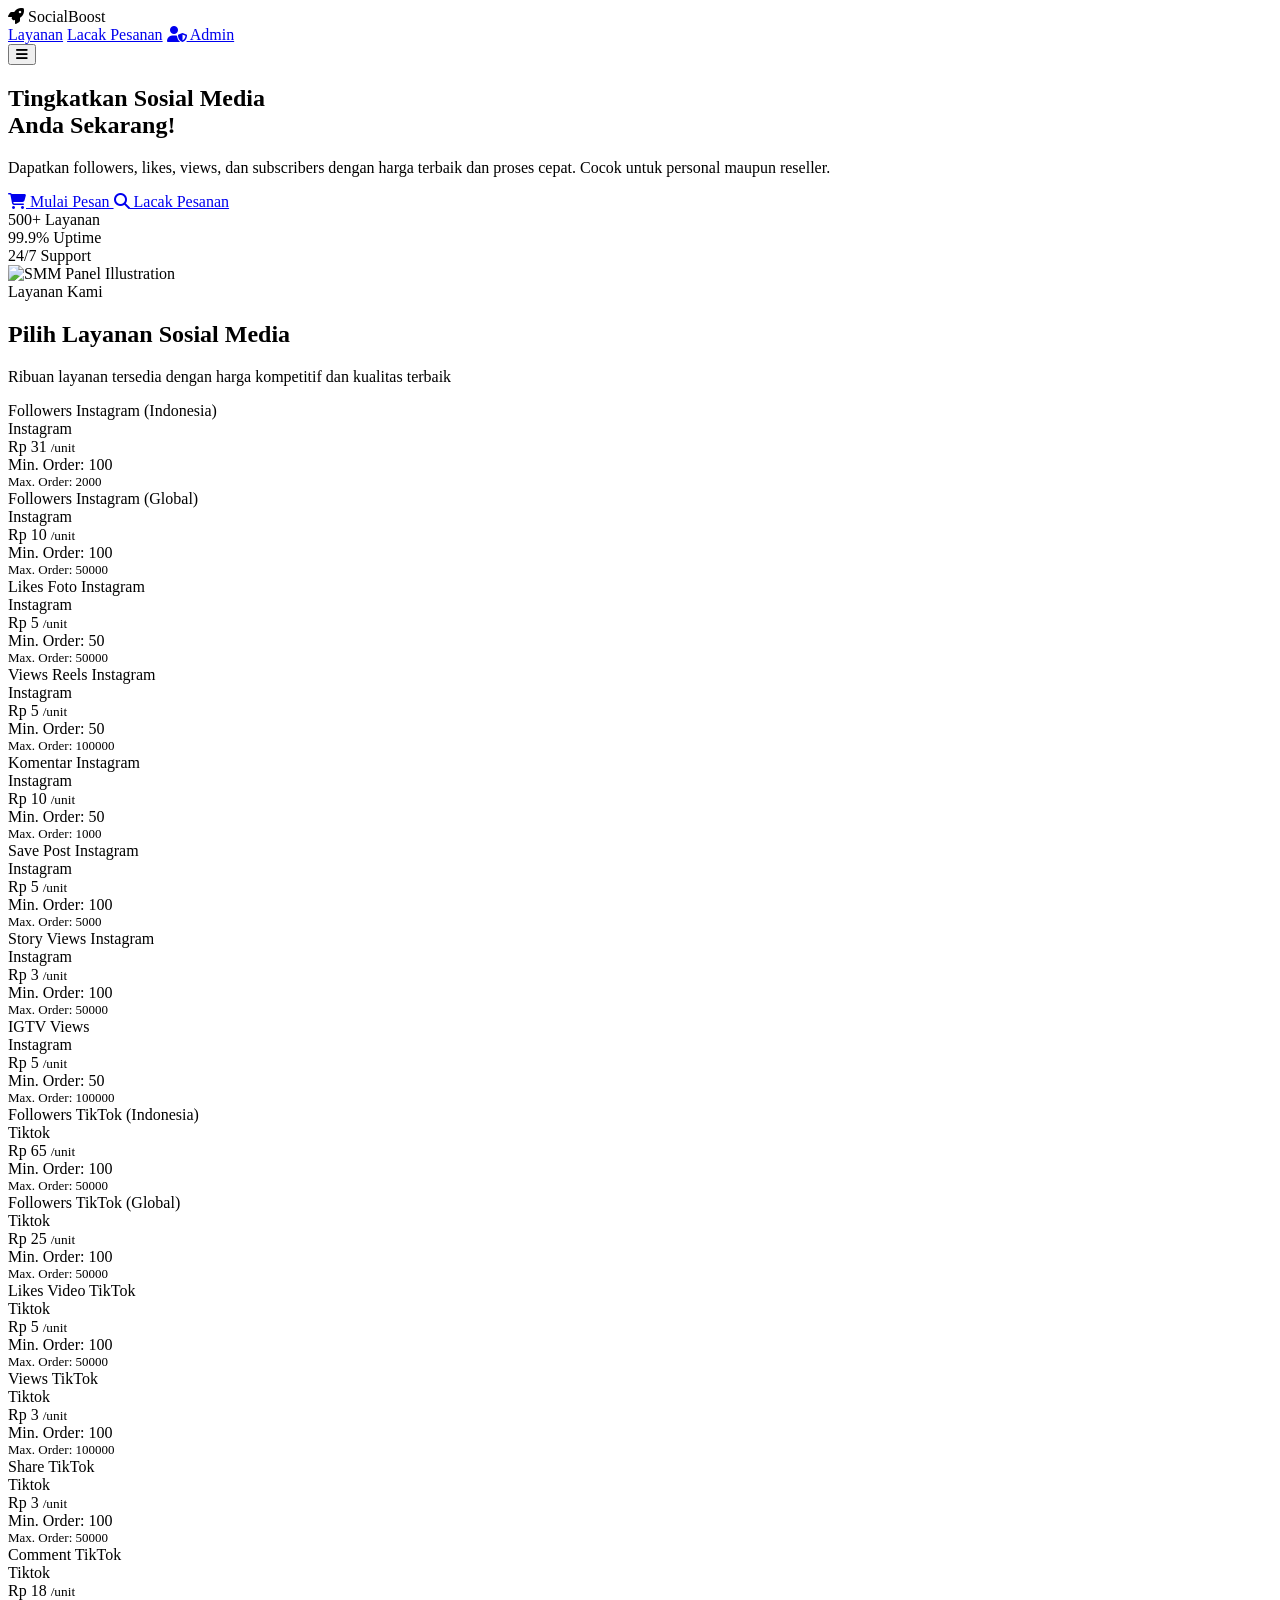
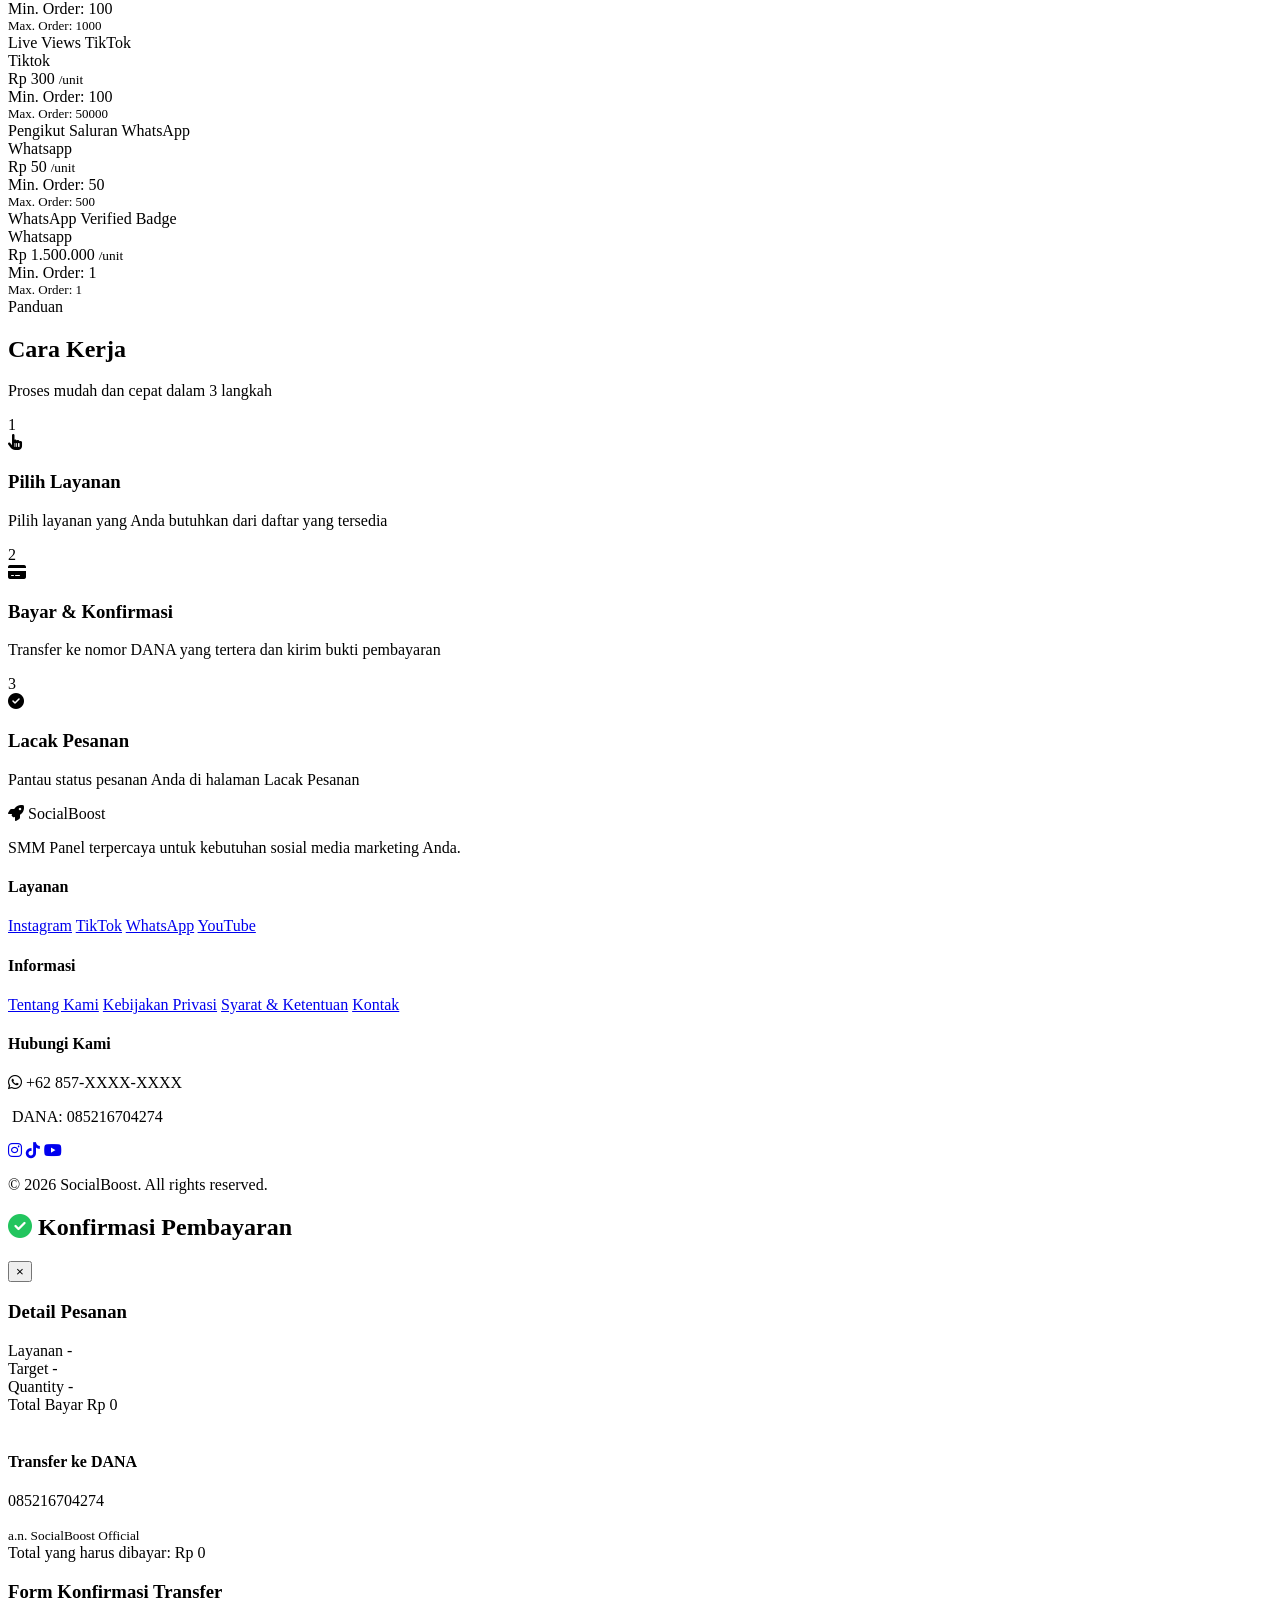
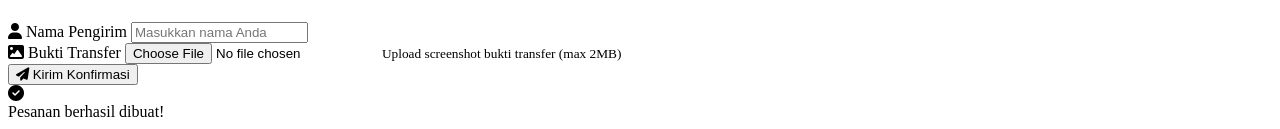
==== index.html @ 964b494d "index.html" ====
<!DOCTYPE html>
<html lang="id">
<head>
    <meta charset="UTF-8" />
    <meta name="viewport" content="width=device-width, initial-scale=1.0" />
    <title>SocialBoost - SMM Panel Terpercaya</title>
    
    <!-- Font & Icons -->
    <link href="https://fonts.googleapis.com/css2?family=Inter:wght@400;500;600;700;800&display=swap" rel="stylesheet" />
    <link rel="stylesheet" href="https://cdnjs.cloudflare.com/ajax/libs/font-awesome/6.5.0/css/all.min.css" />
    
    <!-- CSS -->
    <link rel="stylesheet" href="style.css" />
</head>
<body>
    <!-- ============================================ -->
    <!-- NAVBAR -->
    <!-- ============================================ -->
    <nav class="navbar">
        <div class="container">
            <div class="navbar-brand">
                <i class="fas fa-rocket"></i>
                <span>Social<span class="highlight">Boost</span></span>
            </div>
            
            <div class="navbar-menu">
                <a href="#servicesSection" class="nav-link active" data-tab="services">Layanan</a>
                <a href="#trackingSection" class="nav-link" data-tab="tracking">Lacak Pesanan</a>
                <a href="admin.html" class="btn btn-outline btn-sm">
                    <i class="fas fa-user-shield"></i> Admin
                </a>
            </div>
            
            <button class="hamburger" id="hamburger">
                <i class="fas fa-bars"></i>
            </button>
        </div>
    </nav>

    <!-- ============================================ -->
    <!-- HERO SECTION -->
    <!-- ============================================ -->
    <section class="hero">
        <div class="container">
            <div class="hero-content">
                <h1>
                    Tingkatkan <span class="gradient-text">Sosial Media</span><br />
                    Anda Sekarang!
                </h1>
                <p>
                    Dapatkan followers, likes, views, dan subscribers dengan harga 
                    terbaik dan proses cepat. Cocok untuk personal maupun reseller.
                </p>
                <div class="hero-buttons">
                    <a href="#servicesSection" class="btn btn-primary btn-lg">
                        <i class="fas fa-shopping-cart"></i> Mulai Pesan
                    </a>
                    <a href="#trackingSection" class="btn btn-outline btn-lg">
                        <i class="fas fa-search"></i> Lacak Pesanan
                    </a>
                </div>
                <div class="hero-stats">
                    <div class="stat">
                        <span class="stat-number">500+</span>
                        <span class="stat-label">Layanan</span>
                    </div>
                    <div class="stat">
                        <span class="stat-number">99.9%</span>
                        <span class="stat-label">Uptime</span>
                    </div>
                    <div class="stat">
                        <span class="stat-number">24/7</span>
                        <span class="stat-label">Support</span>
                    </div>
                </div>
            </div>
            
            <div class="hero-image">
                <img src="https://placehold.co/400x400/4F46E5/FFFFFF?text=SMM+Panel" alt="SMM Panel Illustration" />
            </div>
        </div>
    </section>

    <!-- ============================================ -->
    <!-- LAYANAN SECTION -->
    <!-- ============================================ -->
    <section class="services page-section" id="servicesSection" style="display: block;">
        <div class="container">
            <div class="section-header">
                <span class="badge">Layanan Kami</span>
                <h2>Pilih Layanan <span class="gradient-text">Sosial Media</span></h2>
                <p>Ribuan layanan tersedia dengan harga kompetitif dan kualitas terbaik</p>
            </div>

            <div id="loadingServices" class="loading-spinner" style="display:none;">
                <i class="fas fa-spinner fa-spin"></i>
                <p>Memuat layanan...</p>
            </div>

            <div class="services-grid" id="servicesGrid">
                <!-- Akan diisi oleh JavaScript -->
            </div>
        </div>
    </section>

    <!-- ============================================ -->
    <!-- ORDER SECTION -->
    <!-- ============================================ -->
    <section class="order-section page-section" id="orderSection" style="display: block;">
        <div class="container">
            <div class="section-header">
                <span class="badge">Buat Pesanan</span>
                <h2>Form <span class="gradient-text">Pemesanan</span></h2>
                <p>Isi data dengan benar untuk proses yang cepat</p>
            </div>

            <div class="order-card">
                <form id="orderForm">
                    <div class="form-group">
                        <label for="serviceSelect">
                            <i class="fas fa-list"></i> Pilih Layanan
                        </label>
                        <select id="serviceSelect" required>
                            <option value="">-- Pilih layanan --</option>
                        </select>
                    </div>

                    <div class="service-detail" id="serviceDetail">
                        <div class="detail-item">
                            <span class="label">Harga per Unit:</span>
                            <span class="value" id="pricePerUnit">Rp 0</span>
                        </div>
                        <div class="detail-item">
                            <span class="label">Min. Order:</span>
                            <span class="value" id="minOrder">0</span>
                        </div>
                        <div class="detail-item">
                            <span class="label">Max. Order:</span>
                            <span class="value" id="maxOrder">0</span>
                        </div>
                    </div>

                    <div class="form-group">
                        <label for="targetInput">
                            <i class="fas fa-user"></i> Username / Link Akun
                        </label>
                        <input 
                            type="text" 
                            id="targetInput" 
                            placeholder="Contoh: @username_anda atau https://instagram.com/..." 
                            required
                        />
                        <small>Masukkan username atau URL akun sosial media Anda</small>
                    </div>

                    <div class="form-group">
                        <label for="quantityInput">
                            <i class="fas fa-sort-amount-up"></i> Quantity (Jumlah)
                        </label>
                        <div class="quantity-wrapper">
                            <button type="button" class="qty-btn" id="qtyMinus">-</button>
                            <input 
                                type="number" 
                                id="quantityInput" 
                                min="1" 
                                value="10" 
                                required
                            />
                            <button type="button" class="qty-btn" id="qtyPlus">+</button>
                        </div>
                        <small>Minimal order: <span id="qtyMinDisplay">0</span></small>
                    </div>

                    <div class="total-price">
                        <span>Total Pembayaran</span>
                        <span class="total-amount" id="totalAmount">Rp 0</span>
                    </div>

                    <button type="submit" class="btn btn-primary btn-block btn-lg">
                        <i class="fas fa-credit-card"></i> Pesan Sekarang
                    </button>
                </form>
            </div>
        </div>
    </section>

    <!-- ============================================ -->
    <!-- TRACKING SECTION -->
    <!-- ============================================ -->
    <section class="page-section" id="trackingSection" style="display: none;">
        <div class="container">
            <div class="section-header">
                <span class="badge">Lacak Pesanan</span>
                <h2>Status <span class="gradient-text">Pesanan</span></h2>
                <p>Masukkan username/link akun untuk melacak status pesanan Anda</p>
            </div>

            <div class="tracking-search">
                <input type="text" id="trackingTargetInput" placeholder="Masukkan username / link akun..." />
                <button class="btn btn-primary" id="trackingSearchBtn">
                    <i class="fas fa-search"></i> Cari
                </button>
            </div>

            <div class="tracking-container" id="trackingContainer">
                <div class="tracking-empty" id="trackingOrders">
                    <i class="fas fa-search"></i>
                    <p>Masukkan username untuk melacak pesanan</p>
                </div>
            </div>
        </div>
    </section>

    <!-- ============================================ -->
    <!-- CARA KERJA SECTION -->
    <!-- ============================================ -->
    <section class="how-it-works" id="how-it-works">
        <div class="container">
            <div class="section-header">
                <span class="badge">Panduan</span>
                <h2>Cara <span class="gradient-text">Kerja</span></h2>
                <p>Proses mudah dan cepat dalam 3 langkah</p>
            </div>

            <div class="steps">
                <div class="step">
                    <div class="step-number">1</div>
                    <div class="step-icon">
                        <i class="fas fa-hand-pointer"></i>
                    </div>
                    <h3>Pilih Layanan</h3>
                    <p>Pilih layanan yang Anda butuhkan dari daftar yang tersedia</p>
                </div>

                <div class="step">
                    <div class="step-number">2</div>
                    <div class="step-icon">
                        <i class="fas fa-credit-card"></i>
                    </div>
                    <h3>Bayar & Konfirmasi</h3>
                    <p>Transfer ke nomor DANA yang tertera dan kirim bukti pembayaran</p>
                </div>

                <div class="step">
                    <div class="step-number">3</div>
                    <div class="step-icon">
                        <i class="fas fa-check-circle"></i>
                    </div>
                    <h3>Lacak Pesanan</h3>
                    <p>Pantau status pesanan Anda di halaman Lacak Pesanan</p>
                </div>
            </div>
        </div>
    </section>

    <!-- ============================================ -->
    <!-- FOOTER -->
    <!-- ============================================ -->
    <footer class="footer">
        <div class="container">
            <div class="footer-content">
                <div class="footer-brand">
                    <i class="fas fa-rocket"></i>
                    <span>Social<span class="highlight">Boost</span></span>
                    <p>SMM Panel terpercaya untuk kebutuhan sosial media marketing Anda.</p>
                </div>

                <div class="footer-links">
                    <h4>Layanan</h4>
                    <a href="#">Instagram</a>
                    <a href="#">TikTok</a>
                    <a href="#">WhatsApp</a>
                    <a href="#">YouTube</a>
                </div>

                <div class="footer-links">
                    <h4>Informasi</h4>
                    <a href="#">Tentang Kami</a>
                    <a href="#">Kebijakan Privasi</a>
                    <a href="#">Syarat & Ketentuan</a>
                    <a href="#">Kontak</a>
                </div>

                <div class="footer-contact">
                    <h4>Hubungi Kami</h4>
                    <p><i class="fab fa-whatsapp"></i> +62 857-XXXX-XXXX</p>
                    <p><i class="fab fa-dana"></i> DANA: <span class="dana-number">0857-XXXX-XXXX</span></p>
                    <div class="social-icons">
                        <a href="#"><i class="fab fa-instagram"></i></a>
                        <a href="#"><i class="fab fa-tiktok"></i></a>
                        <a href="#"><i class="fab fa-youtube"></i></a>
                    </div>
                </div>
            </div>

            <div class="footer-bottom">
                <p>&copy; 2026 SocialBoost. All rights reserved.</p>
            </div>
        </div>
    </footer>

    <!-- ============================================ -->
    <!-- MODAL KONFIRMASI PEMBAYARAN -->
    <!-- ============================================ -->
    <div class="modal" id="paymentModal">
        <div class="modal-content">
            <div class="modal-header">
                <h2><i class="fas fa-check-circle" style="color: #22C55E;"></i> Konfirmasi Pembayaran</h2>
                <button class="modal-close" id="modalClose">&times;</button>
            </div>

            <div class="modal-body">
                <div class="order-summary">
                    <h3>Detail Pesanan</h3>
                    <div class="summary-item">
                        <span>Layanan</span>
                        <span id="modalService">-</span>
                    </div>
                    <div class="summary-item">
                        <span>Target</span>
                        <span id="modalTarget">-</span>
                    </div>
                    <div class="summary-item">
                        <span>Quantity</span>
                        <span id="modalQuantity">-</span>
                    </div>
                    <div class="summary-item total">
                        <span>Total Bayar</span>
                        <span id="modalTotal">Rp 0</span>
                    </div>
                </div>

                <div class="payment-info">
                    <div class="payment-method">
                        <i class="fab fa-dana"></i>
                        <div>
                            <h4>Transfer ke DANA</h4>
                            <p class="dana-number">0857-XXXX-XXXX</p>
                            <small>a.n. SocialBoost Official</small>
                        </div>
                    </div>
                    <div class="payment-amount">
                        <span>Total yang harus dibayar:</span>
                        <span class="amount" id="modalAmount">Rp 0</span>
                    </div>
                </div>

                <form id="confirmationForm">
                    <h3>Form Konfirmasi Transfer</h3>
                    
                    <div class="form-group">
                        <label for="senderName">
                            <i class="fas fa-user"></i> Nama Pengirim
                        </label>
                        <input 
                            type="text" 
                            id="senderName" 
                            placeholder="Masukkan nama Anda" 
                            required
                        />
                    </div>

                    <div class="form-group">
                        <label for="proofImage">
                            <i class="fas fa-image"></i> Bukti Transfer
                        </label>
                        <input 
                            type="file" 
                            id="proofImage" 
                            accept="image/*" 
                            required
                        />
                        <small>Upload screenshot bukti transfer (max 2MB)</small>
                        <div id="imagePreview"></div>
                    </div>

                    <input type="hidden" id="hiddenService" />
                    <input type="hidden" id="hiddenTarget" />
                    <input type="hidden" id="hiddenQuantity" />
                    <input type="hidden" id="hiddenPrice" />

                    <button type="submit" class="btn btn-success btn-block">
                        <i class="fas fa-paper-plane"></i> Kirim Konfirmasi
                    </button>
                </form>
            </div>
        </div>
    </div>

    <!-- ============================================ -->
    <!-- TOAST NOTIFICATION -->
    <!-- ============================================ -->
    <div class="toast" id="toast">
        <div class="toast-icon">
            <i class="fas fa-check-circle"></i>
        </div>
        <div class="toast-message" id="toastMessage">
            Pesanan berhasil dibuat!
        </div>
    </div>

    <!-- JavaScript -->
    <script src="script.js"></script>
</body>
                    </html>
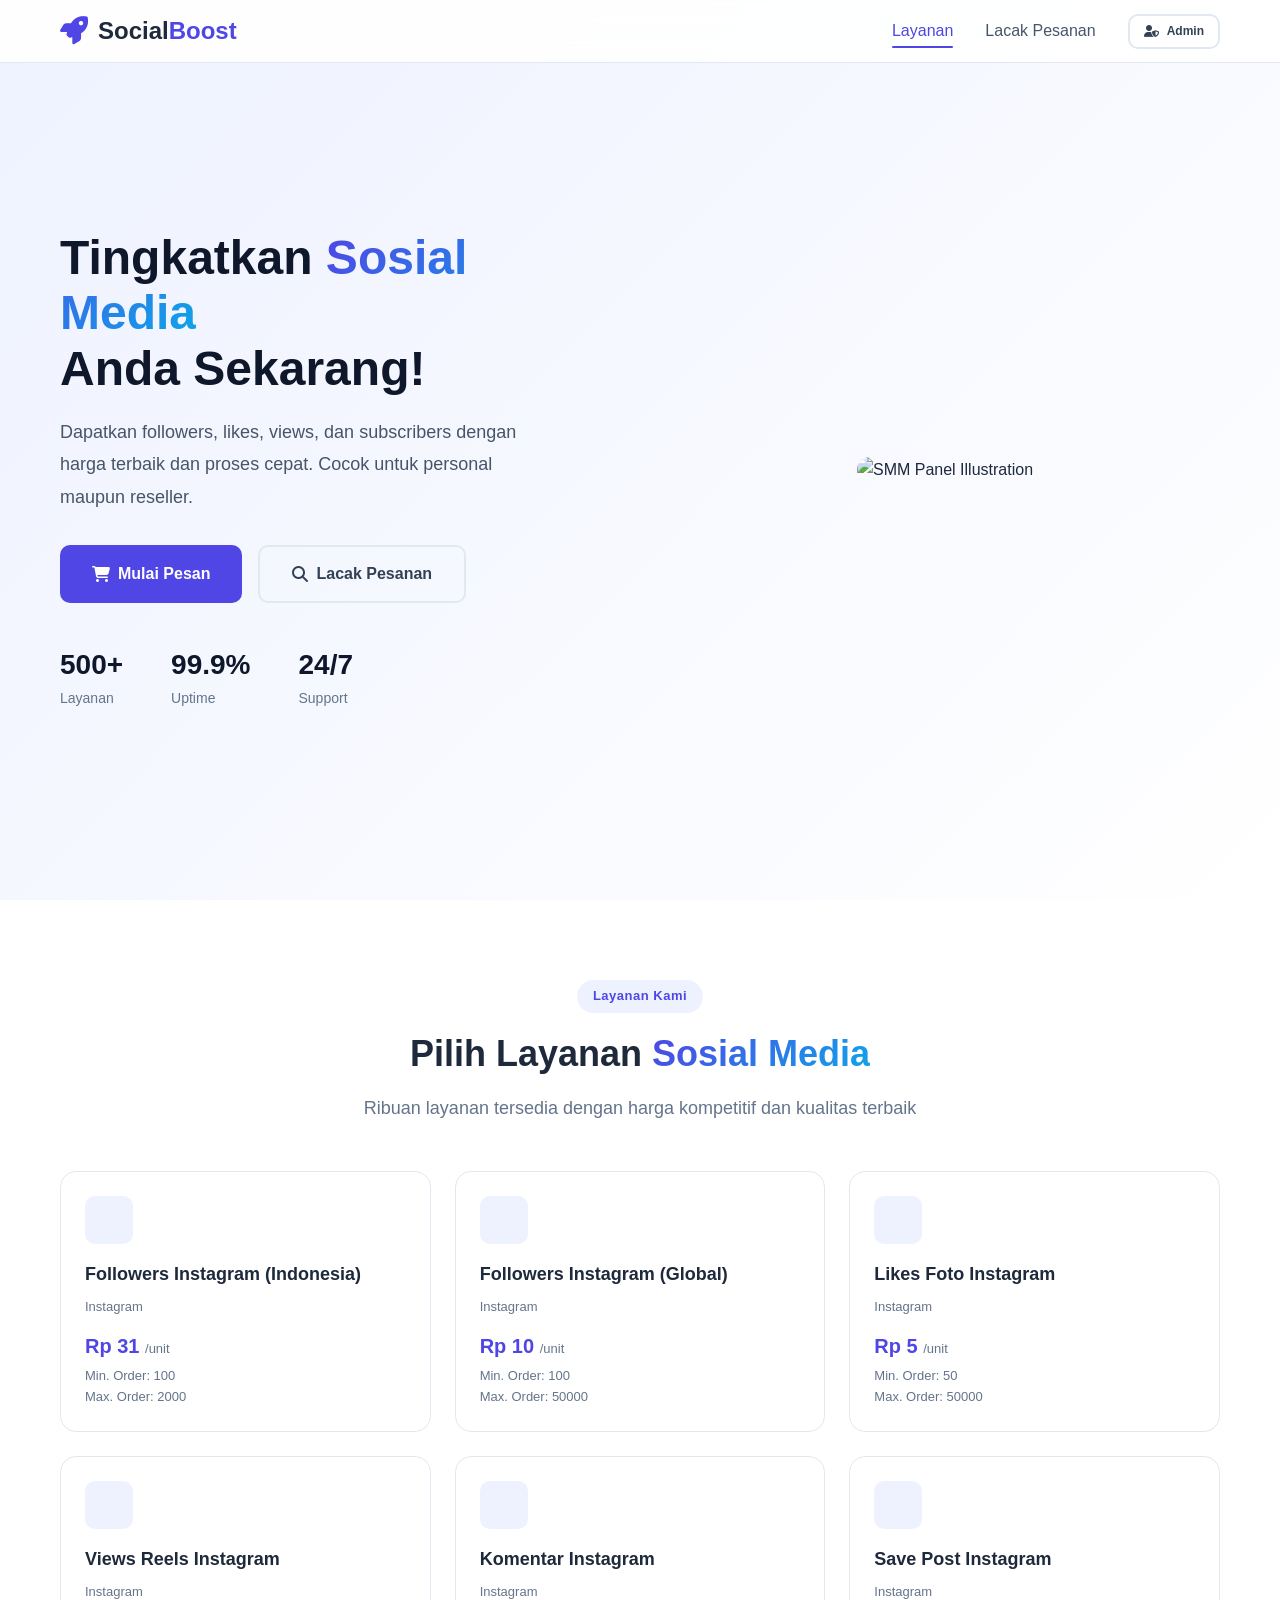
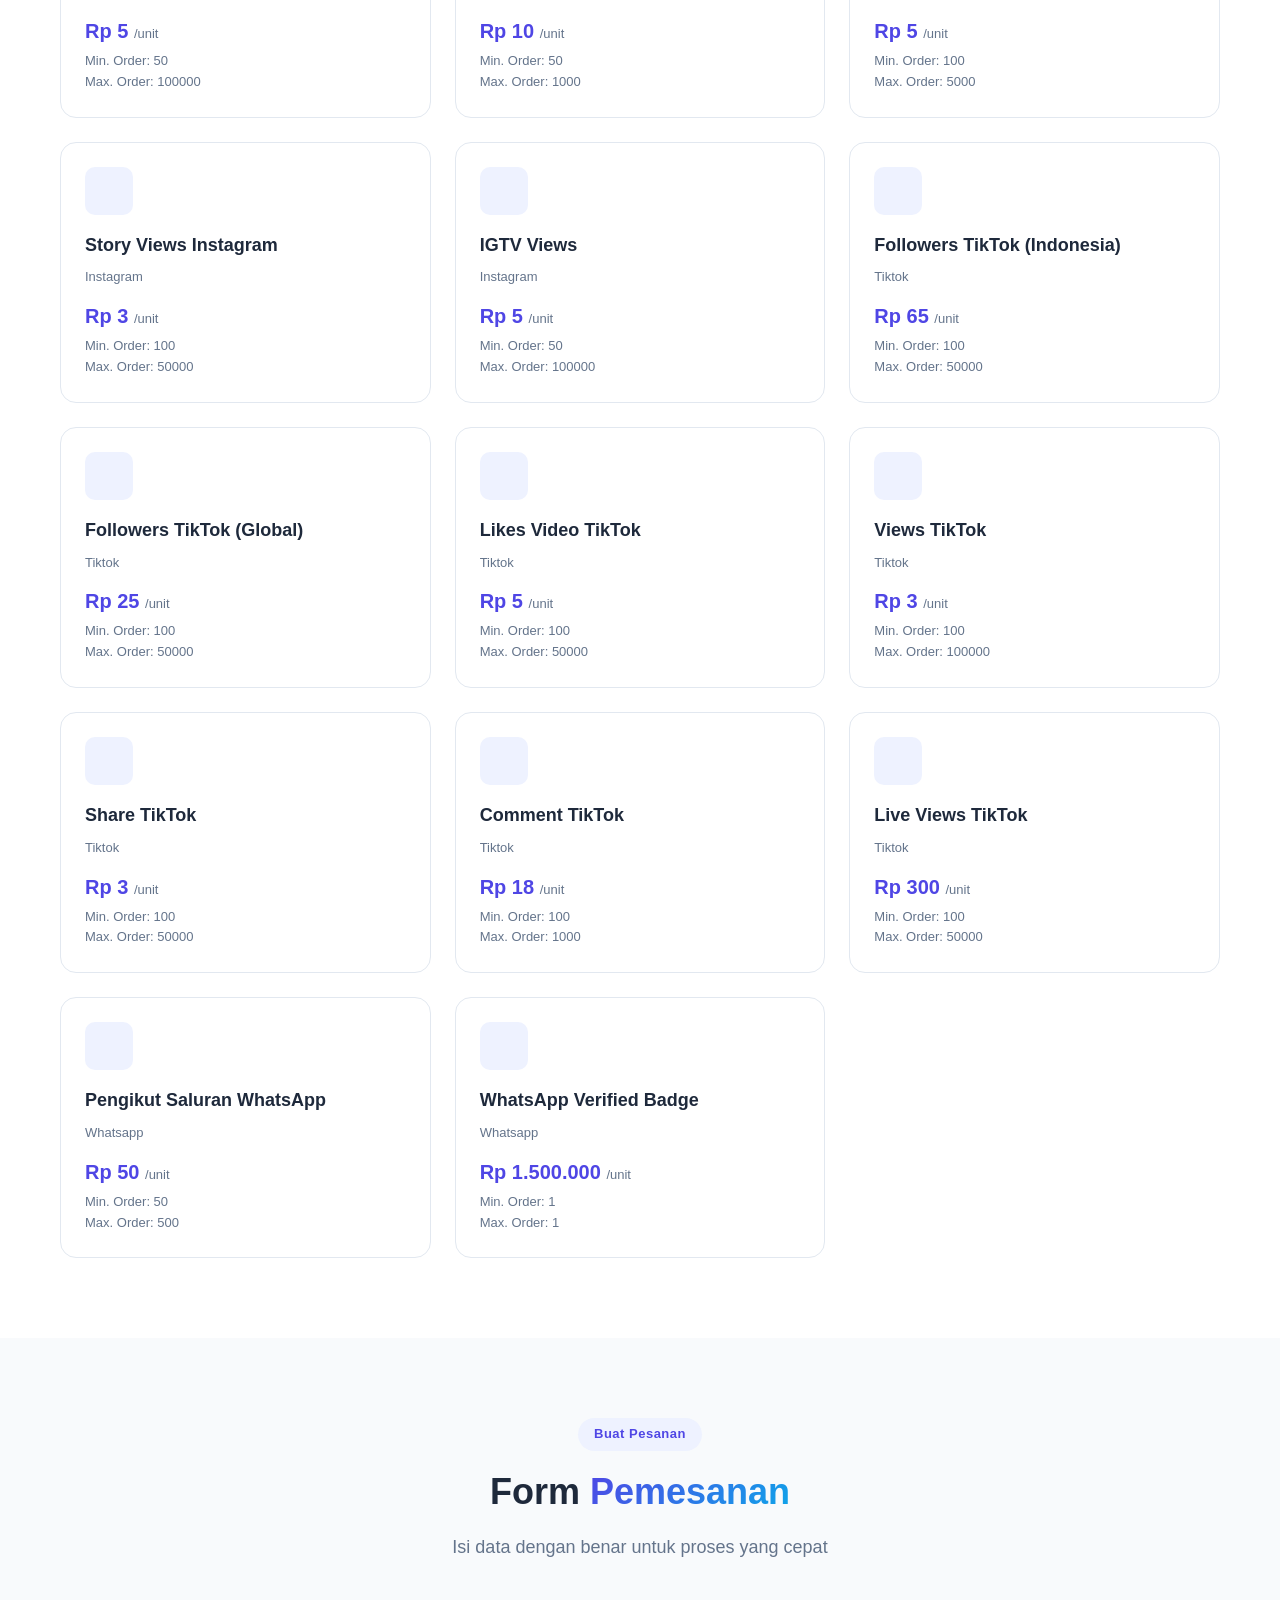
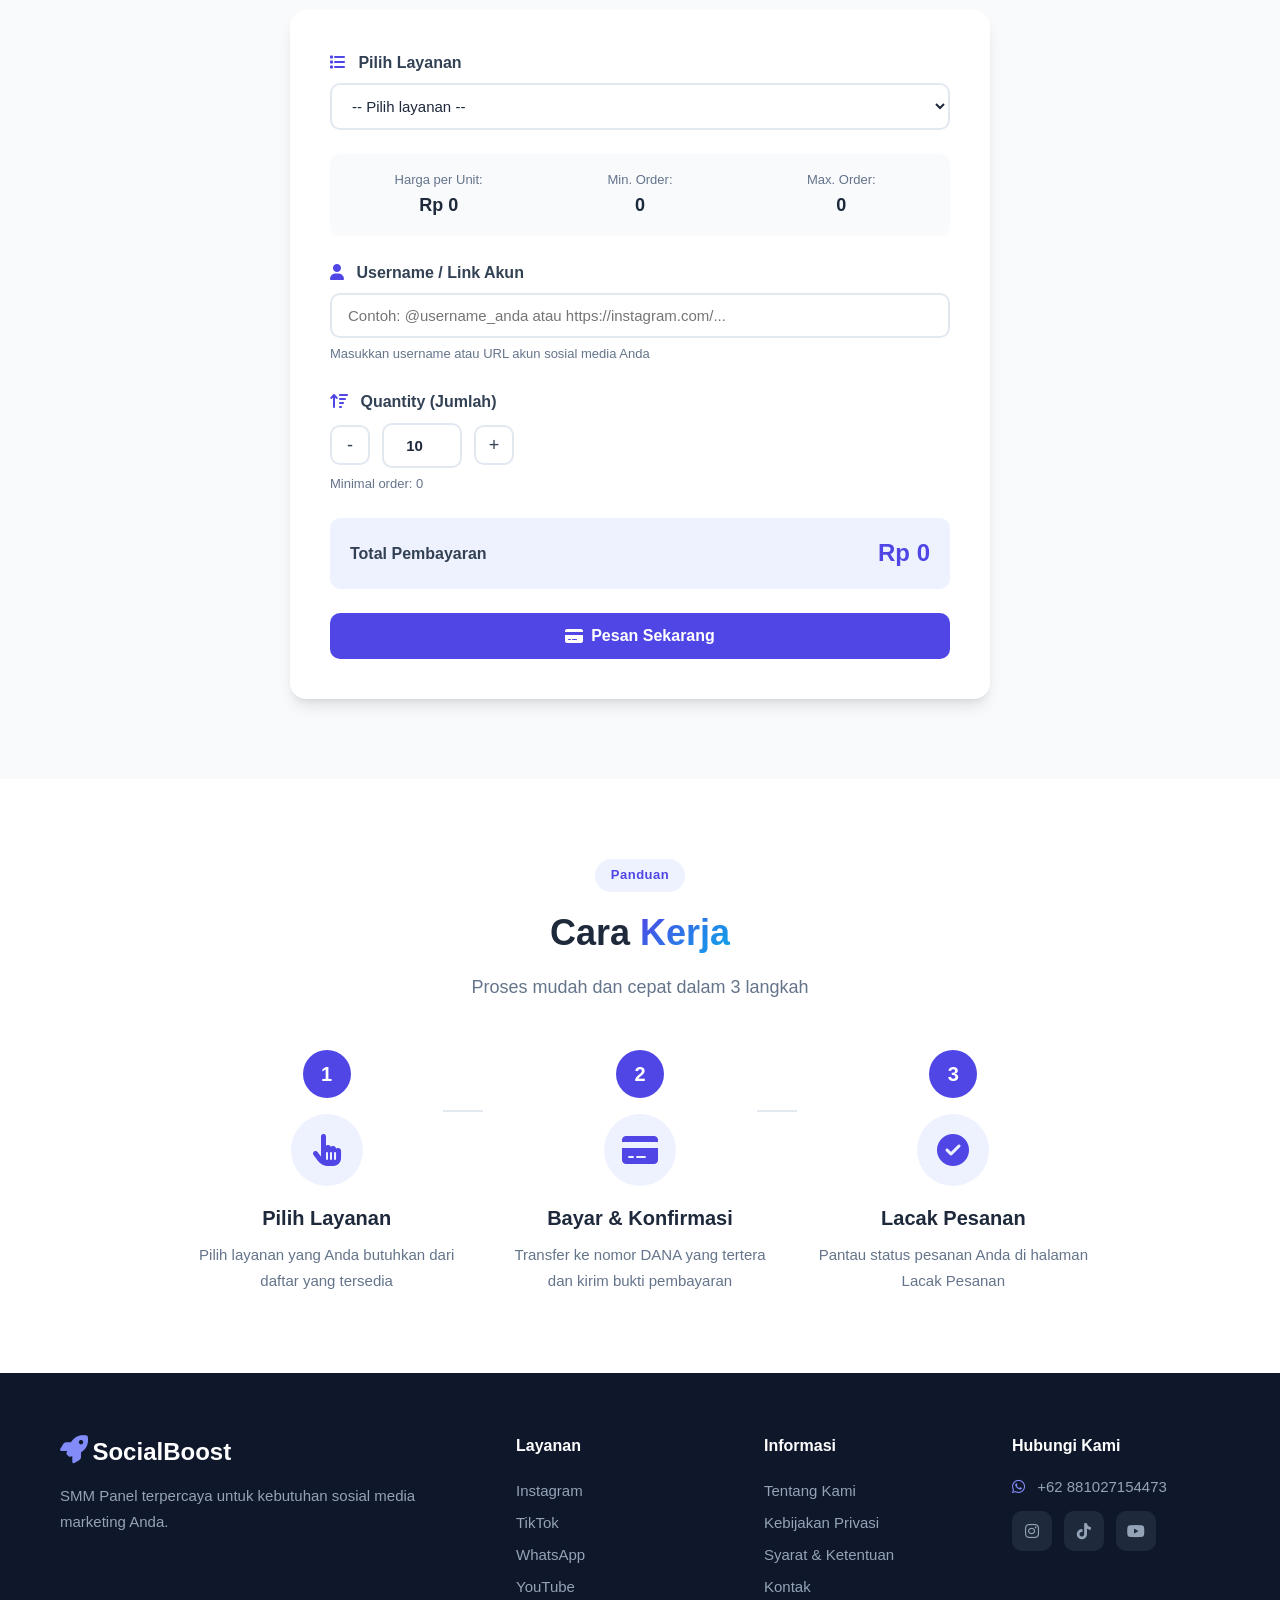
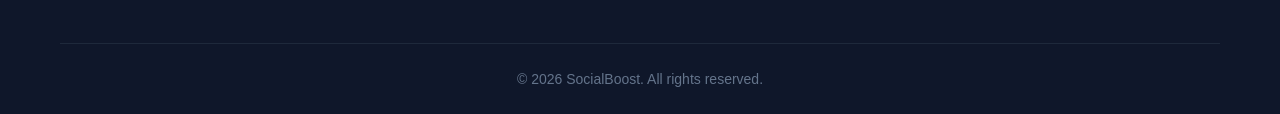
==== commit d6249bd4: "index.html" ====
--- a/index.html
+++ b/index.html
@@ -283,8 +283,7 @@
 
                 <div class="footer-contact">
                     <h4>Hubungi Kami</h4>
-                    <p><i class="fab fa-whatsapp"></i> +62 857-XXXX-XXXX</p>
-                    <p><i class="fab fa-dana"></i> DANA: <span class="dana-number">0857-XXXX-XXXX</span></p>
+                    <p><i class="fab fa-whatsapp"></i> +62 881027154473</p>                 
                     <div class="social-icons">
                         <a href="#"><i class="fab fa-instagram"></i></a>
                         <a href="#"><i class="fab fa-tiktok"></i></a>
@@ -402,4 +401,4 @@
     <!-- JavaScript -->
     <script src="script.js"></script>
 </body>
-                    </html>
+    </html>
--- a/style.css
+++ b/style.css
@@ -0,0 +1,1687 @@
+/* ============================================ */
+/* ROOT VARIABLES & RESET */
+/* ============================================ */
+:root {
+    /* Primary Colors - Cerah & Profesional */
+    --primary: #4F46E5;
+    --primary-dark: #4338CA;
+    --primary-light: #818CF8;
+    --primary-bg: #EEF2FF;
+    
+    --secondary: #0EA5E9;
+    --secondary-dark: #0284C7;
+    --secondary-light: #7DD3FC;
+    
+    --success: #22C55E;
+    --success-bg: #DCFCE7;
+    --danger: #EF4444;
+    --danger-bg: #FEE2E2;
+    --warning: #F59E0B;
+    --warning-bg: #FEF3C7;
+    
+    /* Neutral */
+    --white: #FFFFFF;
+    --gray-50: #F8FAFC;
+    --gray-100: #F1F5F9;
+    --gray-200: #E2E8F0;
+    --gray-300: #CBD5E1;
+    --gray-400: #94A3B8;
+    --gray-500: #64748B;
+    --gray-600: #475569;
+    --gray-700: #334155;
+    --gray-800: #1E293B;
+    --gray-900: #0F172A;
+    
+    /* Shadows */
+    --shadow-sm: 0 1px 2px 0 rgb(0 0 0 / 0.05);
+    --shadow: 0 1px 3px 0 rgb(0 0 0 / 0.1), 0 1px 2px -1px rgb(0 0 0 / 0.1);
+    --shadow-md: 0 4px 6px -1px rgb(0 0 0 / 0.1), 0 2px 4px -2px rgb(0 0 0 / 0.1);
+    --shadow-lg: 0 10px 15px -3px rgb(0 0 0 / 0.1), 0 4px 6px -4px rgb(0 0 0 / 0.1);
+    --shadow-xl: 0 20px 25px -5px rgb(0 0 0 / 0.1), 0 8px 10px -6px rgb(0 0 0 / 0.1);
+    
+    /* Border Radius */
+    --radius-sm: 6px;
+    --radius: 10px;
+    --radius-lg: 16px;
+    --radius-xl: 24px;
+    
+    /* Font */
+    --font: 'Inter', -apple-system, BlinkMacSystemFont, 'Segoe UI', Roboto, sans-serif;
+    
+    /* Transitions */
+    --transition: all 0.3s cubic-bezier(0.4, 0, 0.2, 1);
+}
+
+* {
+    margin: 0;
+    padding: 0;
+    box-sizing: border-box;
+}
+
+html {
+    scroll-behavior: smooth;
+}
+
+body {
+    font-family: var(--font);
+    color: var(--gray-800);
+    background: var(--gray-50);
+    line-height: 1.6;
+}
+
+/* ============================================ */
+/* UTILITY CLASSES */
+/* ============================================ */
+.container {
+    max-width: 1200px;
+    margin: 0 auto;
+    padding: 0 20px;
+}
+
+.highlight {
+    color: var(--primary);
+}
+
+.gradient-text {
+    background: linear-gradient(135deg, var(--primary), var(--secondary));
+    -webkit-background-clip: text;
+    -webkit-text-fill-color: transparent;
+    background-clip: text;
+}
+
+.section-header {
+    text-align: center;
+    margin-bottom: 48px;
+}
+
+.section-header .badge {
+    display: inline-block;
+    background: var(--primary-bg);
+    color: var(--primary);
+    padding: 6px 16px;
+    border-radius: 50px;
+    font-size: 13px;
+    font-weight: 600;
+    letter-spacing: 0.5px;
+    margin-bottom: 12px;
+}
+
+.section-header h2 {
+    font-size: 36px;
+    font-weight: 800;
+    margin-bottom: 12px;
+}
+
+.section-header p {
+    color: var(--gray-500);
+    font-size: 18px;
+    max-width: 600px;
+    margin: 0 auto;
+}
+
+/* ============================================ */
+/* BUTTONS */
+/* ============================================ */
+.btn {
+    display: inline-flex;
+    align-items: center;
+    gap: 8px;
+    padding: 10px 24px;
+    border: none;
+    border-radius: var(--radius);
+    font-family: var(--font);
+    font-size: 14px;
+    font-weight: 600;
+    cursor: pointer;
+    transition: var(--transition);
+    text-decoration: none;
+    text-align: center;
+    justify-content: center;
+}
+
+.btn-primary {
+    background: var(--primary);
+    color: white;
+}
+
+.btn-primary:hover {
+    background: var(--primary-dark);
+    transform: translateY(-2px);
+    box-shadow: var(--shadow-lg);
+}
+
+.btn-secondary {
+    background: var(--secondary);
+    color: white;
+}
+
+.btn-secondary:hover {
+    background: var(--secondary-dark);
+    transform: translateY(-2px);
+    box-shadow: var(--shadow-lg);
+}
+
+.btn-success {
+    background: var(--success);
+    color: white;
+}
+
+.btn-success:hover {
+    background: #16A34A;
+    transform: translateY(-2px);
+    box-shadow: var(--shadow-lg);
+}
+
+.btn-danger {
+    background: var(--danger);
+    color: white;
+}
+
+.btn-danger:hover {
+    background: #DC2626;
+    transform: translateY(-2px);
+    box-shadow: var(--shadow-lg);
+}
+
+.btn-outline {
+    background: transparent;
+    color: var(--gray-700);
+    border: 2px solid var(--gray-200);
+}
+
+.btn-outline:hover {
+    border-color: var(--primary);
+    color: var(--primary);
+    background: var(--primary-bg);
+}
+
+.btn-lg {
+    padding: 14px 32px;
+    font-size: 16px;
+}
+
+.btn-sm {
+    padding: 6px 14px;
+    font-size: 12px;
+}
+
+.btn-block {
+    width: 100%;
+    justify-content: center;
+}
+
+.btn:disabled {
+    opacity: 0.6;
+    cursor: not-allowed;
+    transform: none !important;
+}
+
+/* ============================================ */
+/* NAVBAR */
+/* ============================================ */
+.navbar {
+    position: fixed;
+    top: 0;
+    left: 0;
+    right: 0;
+    z-index: 1000;
+    background: rgba(255, 255, 255, 0.9);
+    backdrop-filter: blur(12px);
+    border-bottom: 1px solid var(--gray-200);
+    padding: 12px 0;
+    transition: var(--transition);
+}
+
+.navbar .container {
+    display: flex;
+    justify-content: space-between;
+    align-items: center;
+}
+
+.navbar-brand {
+    display: flex;
+    align-items: center;
+    gap: 10px;
+    font-size: 24px;
+    font-weight: 800;
+    color: var(--gray-800);
+    text-decoration: none;
+}
+
+.navbar-brand i {
+    color: var(--primary);
+    font-size: 28px;
+}
+
+.navbar-menu {
+    display: flex;
+    align-items: center;
+    gap: 32px;
+}
+
+.nav-link {
+    color: var(--gray-600);
+    text-decoration: none;
+    font-weight: 500;
+    transition: var(--transition);
+    position: relative;
+}
+
+.nav-link:hover {
+    color: var(--primary);
+}
+
+.nav-link.active {
+    color: var(--primary);
+}
+
+.nav-link.active::after {
+    content: '';
+    position: absolute;
+    bottom: -4px;
+    left: 0;
+    right: 0;
+    height: 2px;
+    background: var(--primary);
+    border-radius: 2px;
+}
+
+.hamburger {
+    display: none;
+    background: none;
+    border: none;
+    font-size: 24px;
+    color: var(--gray-700);
+    cursor: pointer;
+    padding: 4px;
+}
+
+/* ============================================ */
+/* HERO SECTION */
+/* ============================================ */
+.hero {
+    padding: 120px 0 80px;
+    background: linear-gradient(135deg, var(--primary-bg) 0%, #FFFFFF 100%);
+    min-height: 100vh;
+    display: flex;
+    align-items: center;
+}
+
+.hero .container {
+    display: grid;
+    grid-template-columns: 1fr 1fr;
+    gap: 60px;
+    align-items: center;
+}
+
+.hero-content h1 {
+    font-size: 48px;
+    font-weight: 800;
+    line-height: 1.15;
+    margin-bottom: 20px;
+    color: var(--gray-900);
+}
+
+.hero-content p {
+    font-size: 18px;
+    color: var(--gray-600);
+    margin-bottom: 32px;
+    max-width: 500px;
+    line-height: 1.8;
+}
+
+.hero-buttons {
+    display: flex;
+    gap: 16px;
+    flex-wrap: wrap;
+    margin-bottom: 40px;
+}
+
+.hero-stats {
+    display: flex;
+    gap: 48px;
+}
+
+.stat {
+    display: flex;
+    flex-direction: column;
+}
+
+.stat-number {
+    font-size: 28px;
+    font-weight: 800;
+    color: var(--gray-900);
+}
+
+.stat-label {
+    font-size: 14px;
+    color: var(--gray-500);
+    font-weight: 500;
+}
+
+.hero-image {
+    display: flex;
+    justify-content: center;
+    align-items: center;
+}
+
+.hero-image img {
+    max-width: 100%;
+    height: auto;
+    border-radius: var(--radius-lg);
+}
+
+/* ============================================ */
+/* SERVICES SECTION */
+/* ============================================ */
+.services {
+    padding: 80px 0;
+    background: var(--white);
+}
+
+.loading-spinner {
+    text-align: center;
+    padding: 60px 0;
+}
+
+.loading-spinner i {
+    font-size: 40px;
+    color: var(--primary);
+}
+
+.loading-spinner p {
+    margin-top: 12px;
+    color: var(--gray-500);
+}
+
+.services-grid {
+    display: grid;
+    grid-template-columns: repeat(auto-fill, minmax(280px, 1fr));
+    gap: 24px;
+}
+
+.service-card {
+    background: var(--white);
+    border: 1px solid var(--gray-200);
+    border-radius: var(--radius-lg);
+    padding: 24px;
+    transition: var(--transition);
+    cursor: pointer;
+    position: relative;
+}
+
+.service-card:hover {
+    transform: translateY(-4px);
+    box-shadow: var(--shadow-xl);
+    border-color: var(--primary-light);
+}
+
+.service-card.selected {
+    border-color: var(--primary);
+    box-shadow: 0 0 0 3px var(--primary-bg), var(--shadow-lg);
+}
+
+.service-card .service-icon {
+    width: 48px;
+    height: 48px;
+    background: var(--primary-bg);
+    border-radius: var(--radius);
+    display: flex;
+    align-items: center;
+    justify-content: center;
+    font-size: 24px;
+    color: var(--primary);
+    margin-bottom: 16px;
+}
+
+.service-card .service-name {
+    font-size: 18px;
+    font-weight: 600;
+    margin-bottom: 8px;
+}
+
+.service-card .service-category {
+    font-size: 13px;
+    color: var(--gray-500);
+    margin-bottom: 12px;
+}
+
+.service-card .service-price {
+    font-size: 20px;
+    font-weight: 700;
+    color: var(--primary);
+}
+
+.service-card .service-price small {
+    font-weight: 400;
+    font-size: 13px;
+    color: var(--gray-500);
+}
+
+.service-card .service-min {
+    font-size: 13px;
+    color: var(--gray-500);
+    margin-top: 4px;
+}
+
+.service-card .service-badge {
+    position: absolute;
+    top: 16px;
+    right: 16px;
+    background: var(--success-bg);
+    color: var(--success);
+    font-size: 11px;
+    font-weight: 600;
+    padding: 4px 12px;
+    border-radius: 50px;
+}
+
+/* ============================================ */
+/* ORDER SECTION */
+/* ============================================ */
+.order-section {
+    padding: 80px 0;
+    background: var(--gray-50);
+}
+
+.order-card {
+    max-width: 700px;
+    margin: 0 auto;
+    background: var(--white);
+    border-radius: var(--radius-lg);
+    padding: 40px;
+    box-shadow: var(--shadow-lg);
+}
+
+.form-group {
+    margin-bottom: 24px;
+}
+
+.form-group label {
+    display: block;
+    font-weight: 600;
+    margin-bottom: 8px;
+    color: var(--gray-700);
+}
+
+.form-group label i {
+    color: var(--primary);
+    margin-right: 8px;
+}
+
+.form-group input,
+.form-group select,
+.form-group textarea {
+    width: 100%;
+    padding: 12px 16px;
+    border: 2px solid var(--gray-200);
+    border-radius: var(--radius);
+    font-family: var(--font);
+    font-size: 15px;
+    transition: var(--transition);
+    background: var(--white);
+    color: var(--gray-800);
+}
+
+.form-group input:focus,
+.form-group select:focus,
+.form-group textarea:focus {
+    outline: none;
+    border-color: var(--primary);
+    box-shadow: 0 0 0 3px var(--primary-bg);
+}
+
+.form-group input:disabled,
+.form-group select:disabled {
+    background: var(--gray-100);
+    cursor: not-allowed;
+}
+
+.form-group small {
+    display: block;
+    margin-top: 6px;
+    color: var(--gray-500);
+    font-size: 13px;
+}
+
+/* Quantity Wrapper */
+.quantity-wrapper {
+    display: flex;
+    align-items: center;
+    gap: 12px;
+}
+
+.quantity-wrapper .qty-btn {
+    width: 40px;
+    height: 40px;
+    border: 2px solid var(--gray-200);
+    border-radius: var(--radius);
+    background: var(--white);
+    color: var(--gray-700);
+    font-size: 18px;
+    cursor: pointer;
+    transition: var(--transition);
+    display: flex;
+    align-items: center;
+    justify-content: center;
+}
+
+.quantity-wrapper .qty-btn:hover {
+    border-color: var(--primary);
+    color: var(--primary);
+    background: var(--primary-bg);
+}
+
+.quantity-wrapper input {
+    width: 80px !important;
+    text-align: center;
+    font-weight: 600;
+}
+
+/* Service Detail */
+.service-detail {
+    display: grid;
+    grid-template-columns: repeat(3, 1fr);
+    gap: 16px;
+    padding: 16px;
+    background: var(--gray-50);
+    border-radius: var(--radius);
+    margin-bottom: 24px;
+}
+
+.detail-item {
+    text-align: center;
+}
+
+.detail-item .label {
+    display: block;
+    font-size: 13px;
+    color: var(--gray-500);
+    font-weight: 500;
+}
+
+.detail-item .value {
+    font-size: 18px;
+    font-weight: 700;
+    color: var(--gray-800);
+}
+
+/* Total Price */
+.total-price {
+    display: flex;
+    justify-content: space-between;
+    align-items: center;
+    padding: 16px 20px;
+    background: var(--primary-bg);
+    border-radius: var(--radius);
+    margin-bottom: 24px;
+}
+
+.total-price span:first-child {
+    font-weight: 600;
+    color: var(--gray-700);
+}
+
+.total-price .total-amount {
+    font-size: 24px;
+    font-weight: 800;
+    color: var(--primary);
+}
+
+/* ============================================ */
+/* HOW IT WORKS */
+/* ============================================ */
+.how-it-works {
+    padding: 80px 0;
+    background: var(--white);
+}
+
+.steps {
+    display: grid;
+    grid-template-columns: repeat(3, 1fr);
+    gap: 40px;
+    max-width: 900px;
+    margin: 0 auto;
+}
+
+.step {
+    text-align: center;
+    position: relative;
+}
+
+.step-number {
+    width: 48px;
+    height: 48px;
+    background: var(--primary);
+    color: white;
+    border-radius: 50%;
+    display: flex;
+    align-items: center;
+    justify-content: center;
+    font-size: 20px;
+    font-weight: 700;
+    margin: 0 auto 16px;
+}
+
+.step-icon {
+    width: 72px;
+    height: 72px;
+    background: var(--primary-bg);
+    border-radius: 50%;
+    display: flex;
+    align-items: center;
+    justify-content: center;
+    font-size: 32px;
+    color: var(--primary);
+    margin: 0 auto 16px;
+}
+
+.step h3 {
+    font-size: 20px;
+    font-weight: 700;
+    margin-bottom: 8px;
+}
+
+.step p {
+    color: var(--gray-500);
+    font-size: 15px;
+    line-height: 1.7;
+}
+
+.step::after {
+    content: '';
+    position: absolute;
+    top: 60px;
+    right: -20px;
+    width: 40px;
+    height: 2px;
+    background: var(--gray-200);
+}
+
+.step:last-child::after {
+    display: none;
+}
+
+/* ============================================ */
+/* FOOTER */
+/* ============================================ */
+.footer {
+    background: var(--gray-900);
+    color: var(--gray-300);
+    padding: 60px 0 24px;
+}
+
+.footer-content {
+    display: grid;
+    grid-template-columns: 2fr 1fr 1fr 1fr;
+    gap: 40px;
+    margin-bottom: 40px;
+}
+
+.footer-brand i {
+    font-size: 28px;
+    color: var(--primary-light);
+}
+
+.footer-brand span {
+    font-size: 24px;
+    font-weight: 800;
+    color: white;
+}
+
+.footer-brand p {
+    margin-top: 12px;
+    font-size: 15px;
+    line-height: 1.7;
+    color: var(--gray-400);
+}
+
+.footer-links h4 {
+    color: white;
+    font-weight: 600;
+    margin-bottom: 16px;
+}
+
+.footer-links a {
+    display: block;
+    color: var(--gray-400);
+    text-decoration: none;
+    font-size: 15px;
+    padding: 4px 0;
+    transition: var(--transition);
+}
+
+.footer-links a:hover {
+    color: white;
+}
+
+.footer-contact h4 {
+    color: white;
+    font-weight: 600;
+    margin-bottom: 16px;
+}
+
+.footer-contact p {
+    font-size: 15px;
+    color: var(--gray-400);
+    margin-bottom: 8px;
+}
+
+.footer-contact p i {
+    color: var(--primary-light);
+    margin-right: 8px;
+}
+
+.social-icons {
+    display: flex;
+    gap: 12px;
+    margin-top: 12px;
+}
+
+.social-icons a {
+    display: flex;
+    align-items: center;
+    justify-content: center;
+    width: 40px;
+    height: 40px;
+    background: var(--gray-800);
+    border-radius: var(--radius);
+    color: var(--gray-400);
+    text-decoration: none;
+    transition: var(--transition);
+}
+
+.social-icons a:hover {
+    background: var(--primary);
+    color: white;
+}
+
+.footer-bottom {
+    border-top: 1px solid var(--gray-800);
+    padding-top: 24px;
+    text-align: center;
+    font-size: 14px;
+    color: var(--gray-500);
+}
+
+/* ============================================ */
+/* MODAL */
+/* ============================================ */
+.modal {
+    display: none;
+    position: fixed;
+    top: 0;
+    left: 0;
+    right: 0;
+    bottom: 0;
+    z-index: 9999;
+    background: rgba(0, 0, 0, 0.5);
+    backdrop-filter: blur(8px);
+    align-items: center;
+    justify-content: center;
+    padding: 20px;
+}
+
+.modal.active {
+    display: flex;
+}
+
+.modal-content {
+    background: var(--white);
+    border-radius: var(--radius-lg);
+    max-width: 600px;
+    width: 100%;
+    max-height: 90vh;
+    overflow-y: auto;
+    box-shadow: var(--shadow-xl);
+    animation: modalIn 0.3s ease;
+}
+
+@keyframes modalIn {
+    from {
+        opacity: 0;
+        transform: scale(0.95) translateY(20px);
+    }
+    to {
+        opacity: 1;
+        transform: scale(1) translateY(0);
+    }
+}
+
+.modal-sm {
+    max-width: 480px;
+}
+
+.modal-header {
+    display: flex;
+    justify-content: space-between;
+    align-items: center;
+    padding: 24px 28px;
+    border-bottom: 1px solid var(--gray-200);
+}
+
+.modal-header h2 {
+    font-size: 22px;
+    font-weight: 700;
+    display: flex;
+    align-items: center;
+    gap: 12px;
+}
+
+.modal-close {
+    background: none;
+    border: none;
+    font-size: 28px;
+    color: var(--gray-400);
+    cursor: pointer;
+    transition: var(--transition);
+    padding: 4px 8px;
+}
+
+.modal-close:hover {
+    color: var(--gray-700);
+    transform: rotate(90deg);
+}
+
+.modal-body {
+    padding: 28px;
+}
+
+/* Order Summary */
+.order-summary {
+    background: var(--gray-50);
+    border-radius: var(--radius);
+    padding: 16px 20px;
+    margin-bottom: 24px;
+}
+
+.order-summary h3 {
+    font-size: 16px;
+    margin-bottom: 12px;
+    color: var(--gray-700);
+}
+
+.summary-item {
+    display: flex;
+    justify-content: space-between;
+    padding: 8px 0;
+    border-bottom: 1px solid var(--gray-200);
+    font-size: 15px;
+}
+
+.summary-item:last-child {
+    border-bottom: none;
+}
+
+.summary-item.total {
+    font-weight: 700;
+    font-size: 18px;
+    color: var(--primary);
+}
+
+/* Payment Info */
+.payment-info {
+    background: var(--warning-bg);
+    border-radius: var(--radius);
+    padding: 20px;
+    margin-bottom: 24px;
+}
+
+.payment-method {
+    display: flex;
+    gap: 16px;
+    align-items: center;
+    margin-bottom: 16px;
+}
+
+.payment-method i {
+    font-size: 40px;
+    color: var(--warning);
+}
+
+.payment-method h4 {
+    font-weight: 600;
+    font-size: 16px;
+}
+
+.dana-number {
+    font-size: 20px;
+    font-weight: 700;
+    color: var(--gray-800);
+}
+
+.payment-amount {
+    display: flex;
+    justify-content: space-between;
+    align-items: center;
+    padding-top: 16px;
+    border-top: 2px dashed var(--gray-300);
+}
+
+.payment-amount .amount {
+    font-size: 24px;
+    font-weight: 800;
+    color: var(--primary);
+}
+
+/* Image Preview */
+#imagePreview {
+    margin-top: 12px;
+    max-width: 200px;
+    border-radius: var(--radius);
+    overflow: hidden;
+    border: 2px solid var(--gray-200);
+}
+
+#imagePreview img {
+    width: 100%;
+    height: auto;
+    display: block;
+}
+
+/* ============================================ */
+/* TOAST NOTIFICATION */
+/* ============================================ */
+.toast {
+    position: fixed;
+    bottom: 30px;
+    right: 30px;
+    z-index: 99999;
+    background: var(--white);
+    border-radius: var(--radius-lg);
+    padding: 16px 24px;
+    box-shadow: var(--shadow-xl);
+    display: flex;
+    align-items: center;
+    gap: 16px;
+    transform: translateY(100px);
+    opacity: 0;
+    transition: var(--transition);
+    border-left: 4px solid var(--success);
+}
+
+.toast.show {
+    transform: translateY(0);
+    opacity: 1;
+}
+
+.toast-icon {
+    font-size: 24px;
+    color: var(--success);
+}
+
+.toast-error {
+    border-left-color: var(--danger);
+}
+
+.toast-error .toast-icon {
+    color: var(--danger);
+}
+
+/* ============================================ */
+/* ADMIN STYLES */
+/* ============================================ */
+.admin-body {
+    background: var(--gray-50);
+    display: flex;
+}
+
+/* Sidebar */
+.admin-sidebar {
+    width: 260px;
+    min-height: 100vh;
+    background: var(--white);
+    border-right: 1px solid var(--gray-200);
+    padding: 24px 20px;
+    position: sticky;
+    top: 0;
+    height: 100vh;
+    overflow-y: auto;
+    display: flex;
+    flex-direction: column;
+    transition: var(--transition);
+}
+
+.sidebar-brand {
+    display: flex;
+    align-items: center;
+    gap: 10px;
+    font-size: 22px;
+    font-weight: 800;
+    color: var(--gray-800);
+    margin-bottom: 32px;
+    padding-bottom: 20px;
+    border-bottom: 1px solid var(--gray-200);
+}
+
+.sidebar-brand i {
+    color: var(--primary);
+}
+
+.badge-admin {
+    background: var(--primary-bg);
+    color: var(--primary);
+    font-size: 10px;
+    font-weight: 700;
+    padding: 2px 10px;
+    border-radius: 50px;
+    margin-left: auto;
+}
+
+.sidebar-nav {
+    flex: 1;
+}
+
+.sidebar-nav a {
+    display: flex;
+    align-items: center;
+    gap: 12px;
+    padding: 12px 16px;
+    border-radius: var(--radius);
+    color: var(--gray-600);
+    text-decoration: none;
+    font-weight: 500;
+    transition: var(--transition);
+    margin-bottom: 4px;
+    position: relative;
+}
+
+.sidebar-nav a:hover {
+    background: var(--gray-100);
+    color: var(--gray-800);
+}
+
+.sidebar-nav a.active {
+    background: var(--primary-bg);
+    color: var(--primary);
+}
+
+.sidebar-nav a i {
+    width: 20px;
+    text-align: center;
+}
+
+.badge-count {
+    background: var(--danger);
+    color: white;
+    font-size: 11px;
+    font-weight: 600;
+    padding: 1px 8px;
+    border-radius: 50px;
+    margin-left: auto;
+}
+
+.sidebar-footer {
+    border-top: 1px solid var(--gray-200);
+    padding-top: 20px;
+    margin-top: auto;
+}
+
+.sidebar-footer .btn {
+    width: 100%;
+    justify-content: center;
+}
+
+/* Admin Main */
+.admin-main {
+    flex: 1;
+    min-height: 100vh;
+}
+
+.admin-topbar {
+    background: var(--white);
+    padding: 16px 32px;
+    border-bottom: 1px solid var(--gray-200);
+    display: flex;
+    justify-content: space-between;
+    align-items: center;
+    position: sticky;
+    top: 0;
+    z-index: 100;
+}
+
+.topbar-left {
+    display: flex;
+    align-items: center;
+    gap: 16px;
+}
+
+.sidebar-toggle {
+    display: none;
+    background: none;
+    border: none;
+    font-size: 20px;
+    color: var(--gray-700);
+    cursor: pointer;
+}
+
+.topbar-left h1 {
+    font-size: 20px;
+    font-weight: 700;
+}
+
+.topbar-right {
+    display: flex;
+    align-items: center;
+    gap: 24px;
+}
+
+.admin-info {
+    display: flex;
+    align-items: center;
+    gap: 8px;
+    font-weight: 500;
+}
+
+.admin-info i {
+    font-size: 24px;
+    color: var(--primary);
+}
+
+.admin-time {
+    color: var(--gray-500);
+    font-size: 14px;
+}
+
+/* Admin Content */
+.admin-content {
+    padding: 32px;
+}
+
+.tab-content {
+    display: none;
+}
+
+.tab-content.active {
+    display: block;
+}
+
+/* Stats Grid */
+.stats-grid {
+    display: grid;
+    grid-template-columns: repeat(auto-fit, minmax(220px, 1fr));
+    gap: 20px;
+    margin-bottom: 32px;
+}
+
+.stat-card {
+    background: var(--white);
+    border-radius: var(--radius);
+    padding: 24px;
+    box-shadow: var(--shadow-sm);
+    display: flex;
+    align-items: center;
+    gap: 16px;
+    border: 1px solid var(--gray-200);
+}
+
+.stat-icon {
+    width: 52px;
+    height: 52px;
+    border-radius: var(--radius);
+    display: flex;
+    align-items: center;
+    justify-content: center;
+    font-size: 24px;
+}
+
+.stat-icon.blue {
+    background: var(--primary-bg);
+    color: var(--primary);
+}
+
+.stat-icon.green {
+    background: var(--success-bg);
+    color: var(--success);
+}
+
+.stat-icon.red {
+    background: var(--danger-bg);
+    color: var(--danger);
+}
+
+.stat-icon.gold {
+    background: var(--warning-bg);
+    color: var(--warning);
+}
+
+.stat-info h3 {
+    font-size: 14px;
+    font-weight: 500;
+    color: var(--gray-500);
+}
+
+.stat-info .stat-number {
+    font-size: 24px;
+    font-weight: 700;
+    color: var(--gray-800);
+}
+
+/* Admin Table */
+.card {
+    background: var(--white);
+    border-radius: var(--radius-lg);
+    border: 1px solid var(--gray-200);
+    overflow: hidden;
+    margin-bottom: 24px;
+}
+
+.card-header {
+    display: flex;
+    justify-content: space-between;
+    align-items: center;
+    padding: 18px 24px;
+    border-bottom: 1px solid var(--gray-200);
+    flex-wrap: wrap;
+    gap: 12px;
+}
+
+.card-header h3 {
+    font-size: 18px;
+    font-weight: 600;
+    display: flex;
+    align-items: center;
+    gap: 10px;
+}
+
+.card-header h3 i {
+    color: var(--primary);
+}
+
+.card-body {
+    padding: 20px 24px;
+}
+
+.table-wrapper {
+    overflow-x: auto;
+}
+
+.admin-table {
+    width: 100%;
+    border-collapse: collapse;
+    font-size: 14px;
+}
+
+.admin-table thead {
+    background: var(--gray-50);
+}
+
+.admin-table th {
+    text-align: left;
+    padding: 12px 16px;
+    font-weight: 600;
+    color: var(--gray-600);
+    font-size: 12px;
+    text-transform: uppercase;
+    letter-spacing: 0.5px;
+}
+
+.admin-table td {
+    padding: 12px 16px;
+    border-bottom: 1px solid var(--gray-100);
+    color: var(--gray-700);
+}
+
+.admin-table tbody tr:hover {
+    background: var(--gray-50);
+}
+
+.text-center {
+    text-align: center !important;
+}
+
+/* Status Badge */
+.status-badge {
+    display: inline-flex;
+    align-items: center;
+    gap: 6px;
+    padding: 4px 12px;
+    border-radius: 50px;
+    font-size: 12px;
+    font-weight: 600;
+}
+
+.status-pending {
+    background: var(--warning-bg);
+    color: var(--warning);
+}
+
+.status-processed {
+    background: var(--success-bg);
+    color: var(--success);
+}
+
+.status-rejected {
+    background: var(--danger-bg);
+    color: var(--danger);
+}
+
+/* Filter */
+.filter-group {
+    display: flex;
+    gap: 12px;
+    align-items: center;
+}
+
+.filter-group .form-control {
+    padding: 8px 14px;
+    border: 2px solid var(--gray-200);
+    border-radius: var(--radius);
+    font-family: var(--font);
+    font-size: 14px;
+    background: var(--white);
+    min-width: 160px;
+}
+
+.filter-group .form-control:focus {
+    outline: none;
+    border-color: var(--primary);
+    box-shadow: 0 0 0 3px var(--primary-bg);
+}
+
+/* Proof Modal */
+.proof-image-container {
+    text-align: center;
+    margin-bottom: 16px;
+}
+
+.proof-image-container img {
+    max-width: 100%;
+    max-height: 400px;
+    border-radius: var(--radius);
+    border: 2px solid var(--gray-200);
+}
+
+.proof-details {
+    background: var(--gray-50);
+    border-radius: var(--radius);
+    padding: 16px;
+    margin-bottom: 20px;
+}
+
+.proof-details p {
+    margin-bottom: 4px;
+}
+
+.proof-actions {
+    display: flex;
+    gap: 12px;
+}
+
+.proof-actions .btn {
+    flex: 1;
+}
+
+/* ============================================ */
+/* LOGIN PAGE */
+/* ============================================ */
+.login-body {
+    min-height: 100vh;
+    display: flex;
+    align-items: center;
+    justify-content: center;
+    background: linear-gradient(135deg, var(--primary-bg), var(--gray-100));
+    padding: 20px;
+}
+
+.login-container {
+    width: 100%;
+    max-width: 420px;
+}
+
+.login-card {
+    background: var(--white);
+    border-radius: var(--radius-xl);
+    padding: 40px;
+    box-shadow: var(--shadow-xl);
+}
+
+.login-header {
+    text-align: center;
+    margin-bottom: 32px;
+}
+
+.login-logo {
+    display: flex;
+    align-items: center;
+    justify-content: center;
+    gap: 10px;
+    font-size: 28px;
+    font-weight: 800;
+    margin-bottom: 16px;
+}
+
+.login-logo i {
+    color: var(--primary);
+}
+
+.login-header h2 {
+    font-size: 24px;
+    font-weight: 700;
+    margin-bottom: 4px;
+}
+
+.login-header p {
+    color: var(--gray-500);
+}
+
+.login-error {
+    background: var(--danger-bg);
+    color: var(--danger);
+    padding: 12px 16px;
+    border-radius: var(--radius);
+    margin-top: 16px;
+    display: none;
+    font-weight: 500;
+    font-size: 14px;
+}
+
+.login-error.show {
+    display: flex;
+    align-items: center;
+    gap: 8px;
+}
+
+.login-footer {
+    text-align: center;
+    margin-top: 24px;
+}
+
+.login-footer a {
+    color: var(--gray-500);
+    text-decoration: none;
+    font-size: 14px;
+    transition: var(--transition);
+}
+
+.login-footer a:hover {
+    color: var(--primary);
+}
+
+/* ============================================ */
+/* RESPONSIVE DESIGN */
+/* ============================================ */
+@media (max-width: 1024px) {
+    .hero .container {
+        grid-template-columns: 1fr;
+        text-align: center;
+    }
+
+    .hero-content p {
+        margin: 0 auto 32px;
+    }
+
+    .hero-buttons {
+        justify-content: center;
+    }
+
+    .hero-stats {
+        justify-content: center;
+    }
+
+    .hero-image {
+        order: -1;
+    }
+
+    .steps {
+        grid-template-columns: 1fr;
+        gap: 32px;
+    }
+
+    .step::after {
+        display: none;
+    }
+
+    .footer-content {
+        grid-template-columns: 1fr 1fr;
+    }
+}
+
+@media (max-width: 768px) {
+    .navbar-menu {
+        display: none;
+        position: absolute;
+        top: 100%;
+        left: 0;
+        right: 0;
+        background: var(--white);
+        padding: 20px;
+        flex-direction: column;
+        gap: 16px;
+        border-bottom: 1px solid var(--gray-200);
+        box-shadow: var(--shadow-lg);
+    }
+
+    .navbar-menu.active {
+        display: flex;
+    }
+
+    .hamburger {
+        display: block;
+    }
+
+    .hero {
+        padding: 100px 0 60px;
+    }
+
+    .hero-content h1 {
+        font-size: 32px;
+    }
+
+    .hero-stats {
+        flex-wrap: wrap;
+        gap: 24px;
+        justify-content: center;
+    }
+
+    .section-header h2 {
+        font-size: 28px;
+    }
+
+    .services-grid {
+        grid-template-columns: 1fr 1fr;
+    }
+
+    .service-detail {
+        grid-template-columns: 1fr;
+    }
+
+    .order-card {
+        padding: 24px;
+    }
+
+    .admin-sidebar {
+        position: fixed;
+        left: -280px;
+        z-index: 999;
+        box-shadow: var(--shadow-xl);
+    }
+
+    .admin-sidebar.active {
+        left: 0;
+    }
+
+    .sidebar-toggle {
+        display: block;
+    }
+
+    .admin-topbar {
+        padding: 12px 16px;
+    }
+
+    .admin-content {
+        padding: 16px;
+    }
+
+    .stats-grid {
+        grid-template-columns: 1fr 1fr;
+    }
+
+    .modal-content {
+        margin: 10px;
+    }
+
+    .proof-actions {
+        flex-direction: column;
+    }
+
+    .footer-content {
+        grid-template-columns: 1fr;
+    }
+}
+
+@media (max-width: 480px) {
+    .services-grid {
+        grid-template-columns: 1fr;
+    }
+
+    .stats-grid {
+        grid-template-columns: 1fr;
+    }
+
+    .hero-content h1 {
+        font-size: 26px;
+    }
+
+    .hero-buttons .btn {
+        width: 100%;
+        justify-content: center;
+    }
+
+    .admin-table {
+        font-size: 12px;
+    }
+
+    .admin-table th,
+    .admin-table td {
+        padding: 8px 10px;
+    }
+}
+
+/* ============================================ */
+/* SCROLLBAR */
+/* ============================================ */
+::-webkit-scrollbar {
+    width: 8px;
+}
+
+::-webkit-scrollbar-track {
+    background: var(--gray-100);
+}
+
+::-webkit-scrollbar-thumb {
+    background: var(--gray-300);
+    border-radius: 4px;
+}
+
+::-webkit-scrollbar-thumb:hover {
+    background: var(--gray-400);
+}
+
+/* ============================================ */
+/* SELECTION */
+/* ============================================ */
+::selection {
+    background: var(--primary);
+    color: white;
+}
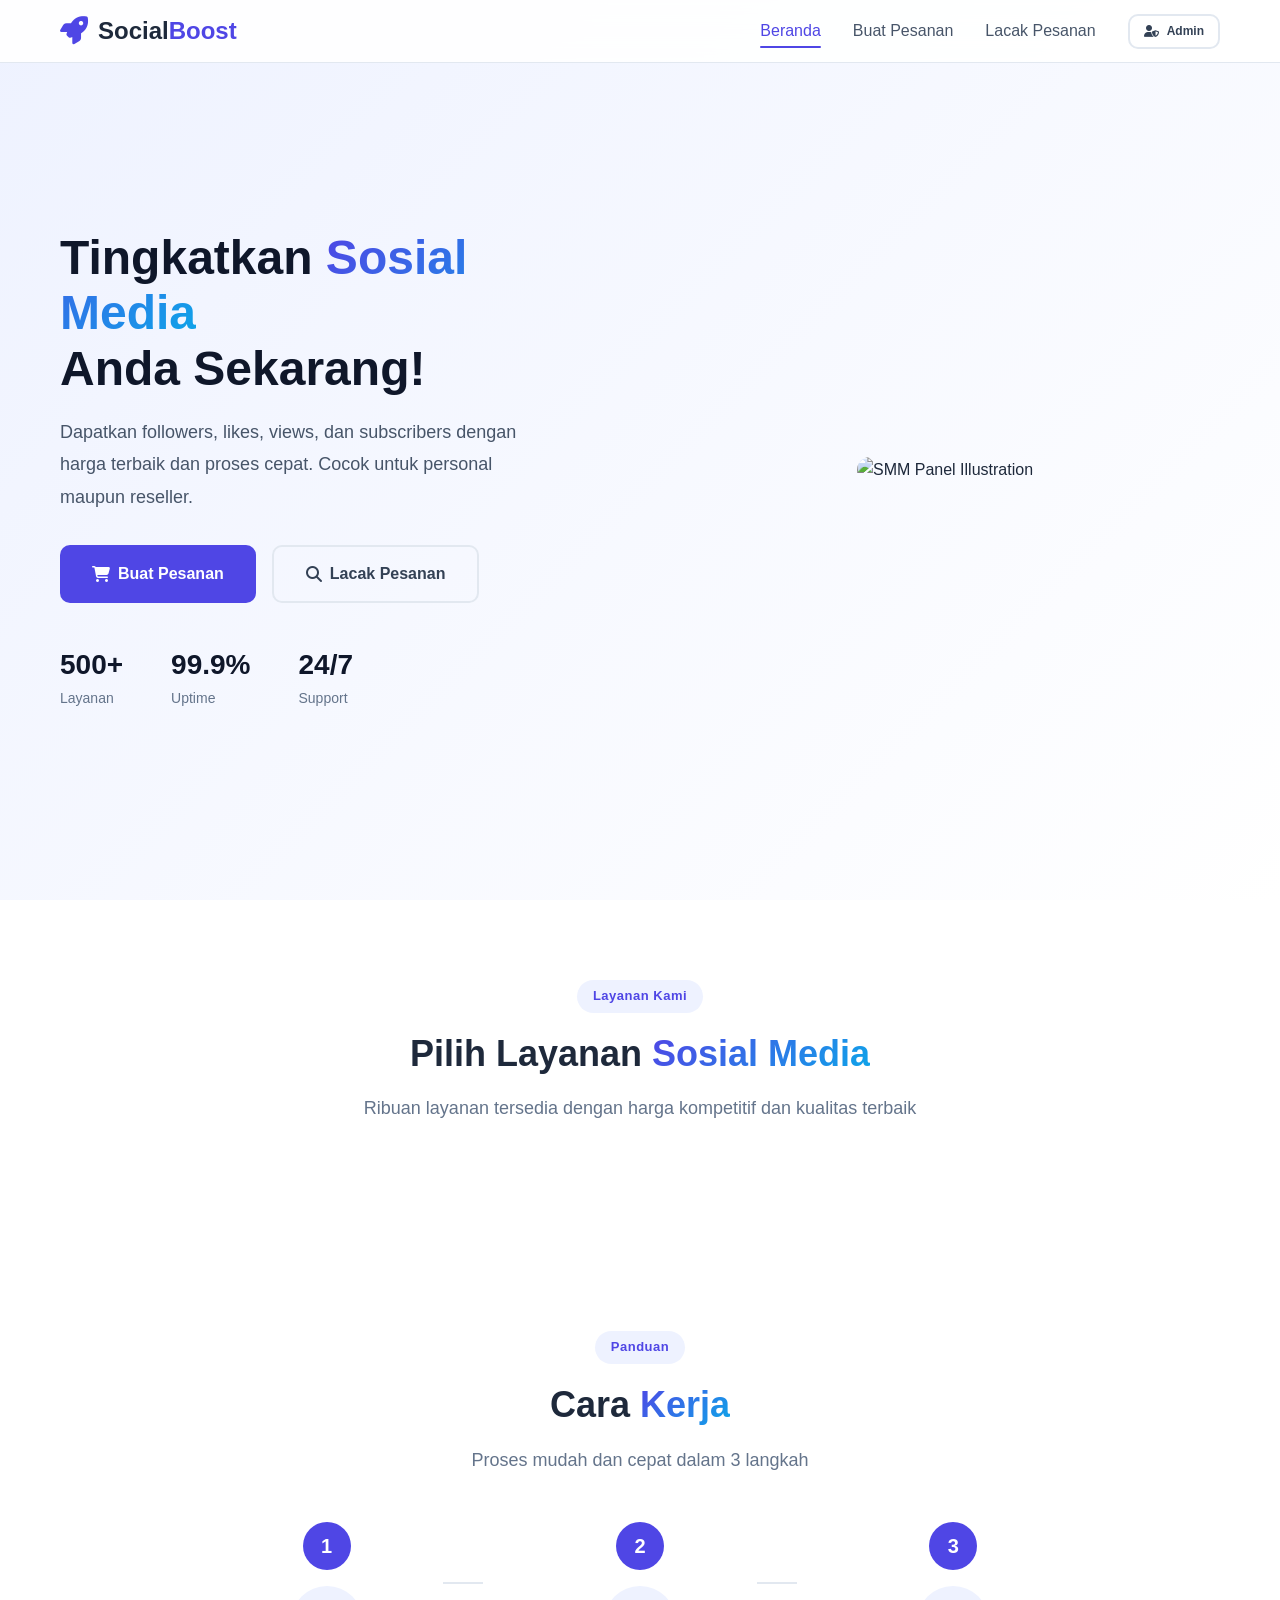
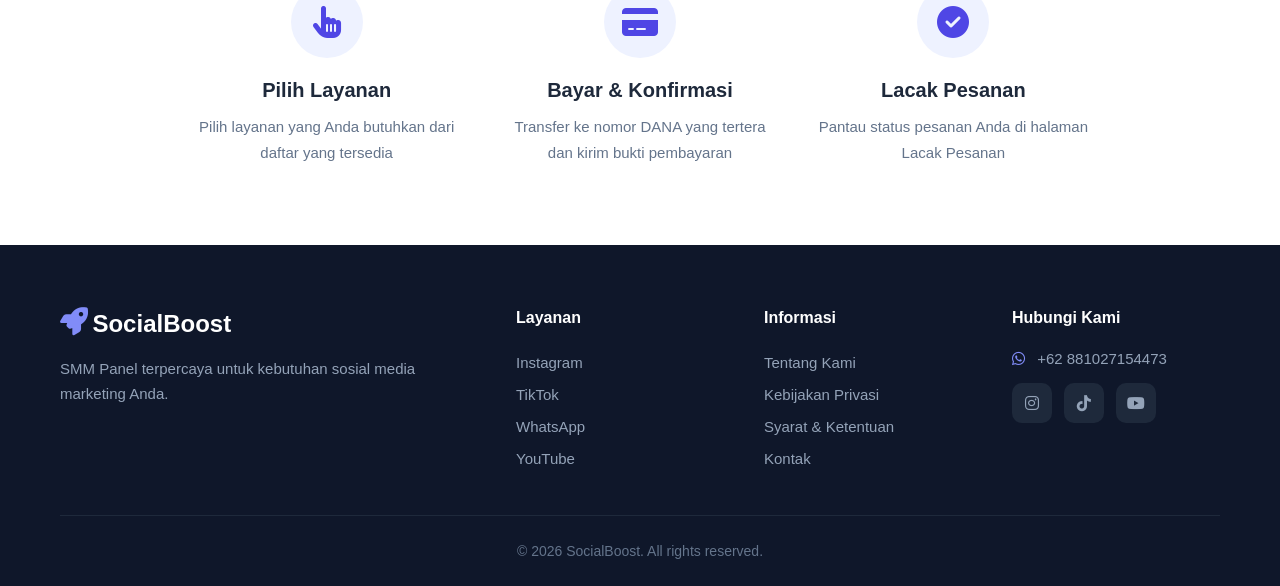
==== commit c51781ba: "index.html" ====
--- a/index.html
+++ b/index.html
@@ -24,8 +24,9 @@
             </div>
             
             <div class="navbar-menu">
-                <a href="#servicesSection" class="nav-link active" data-tab="services">Layanan</a>
-                <a href="#trackingSection" class="nav-link" data-tab="tracking">Lacak Pesanan</a>
+                <a href="index.html" class="nav-link active">Beranda</a>
+                <a href="order.html" class="nav-link">Buat Pesanan</a>
+                <a href="tracking.html" class="nav-link">Lacak Pesanan</a>
                 <a href="admin.html" class="btn btn-outline btn-sm">
                     <i class="fas fa-user-shield"></i> Admin
                 </a>
@@ -52,10 +53,10 @@
                     terbaik dan proses cepat. Cocok untuk personal maupun reseller.
                 </p>
                 <div class="hero-buttons">
-                    <a href="#servicesSection" class="btn btn-primary btn-lg">
-                        <i class="fas fa-shopping-cart"></i> Mulai Pesan
+                    <a href="order.html" class="btn btn-primary btn-lg">
+                        <i class="fas fa-shopping-cart"></i> Buat Pesanan
                     </a>
-                    <a href="#trackingSection" class="btn btn-outline btn-lg">
+                    <a href="tracking.html" class="btn btn-outline btn-lg">
                         <i class="fas fa-search"></i> Lacak Pesanan
                     </a>
                 </div>
@@ -84,7 +85,7 @@
     <!-- ============================================ -->
     <!-- LAYANAN SECTION -->
     <!-- ============================================ -->
-    <section class="services page-section" id="servicesSection" style="display: block;">
+    <section class="services">
         <div class="container">
             <div class="section-header">
                 <span class="badge">Layanan Kami</span>
@@ -104,117 +105,9 @@
     </section>
 
     <!-- ============================================ -->
-    <!-- ORDER SECTION -->
-    <!-- ============================================ -->
-    <section class="order-section page-section" id="orderSection" style="display: block;">
-        <div class="container">
-            <div class="section-header">
-                <span class="badge">Buat Pesanan</span>
-                <h2>Form <span class="gradient-text">Pemesanan</span></h2>
-                <p>Isi data dengan benar untuk proses yang cepat</p>
-            </div>
-
-            <div class="order-card">
-                <form id="orderForm">
-                    <div class="form-group">
-                        <label for="serviceSelect">
-                            <i class="fas fa-list"></i> Pilih Layanan
-                        </label>
-                        <select id="serviceSelect" required>
-                            <option value="">-- Pilih layanan --</option>
-                        </select>
-                    </div>
-
-                    <div class="service-detail" id="serviceDetail">
-                        <div class="detail-item">
-                            <span class="label">Harga per Unit:</span>
-                            <span class="value" id="pricePerUnit">Rp 0</span>
-                        </div>
-                        <div class="detail-item">
-                            <span class="label">Min. Order:</span>
-                            <span class="value" id="minOrder">0</span>
-                        </div>
-                        <div class="detail-item">
-                            <span class="label">Max. Order:</span>
-                            <span class="value" id="maxOrder">0</span>
-                        </div>
-                    </div>
-
-                    <div class="form-group">
-                        <label for="targetInput">
-                            <i class="fas fa-user"></i> Username / Link Akun
-                        </label>
-                        <input 
-                            type="text" 
-                            id="targetInput" 
-                            placeholder="Contoh: @username_anda atau https://instagram.com/..." 
-                            required
-                        />
-                        <small>Masukkan username atau URL akun sosial media Anda</small>
-                    </div>
-
-                    <div class="form-group">
-                        <label for="quantityInput">
-                            <i class="fas fa-sort-amount-up"></i> Quantity (Jumlah)
-                        </label>
-                        <div class="quantity-wrapper">
-                            <button type="button" class="qty-btn" id="qtyMinus">-</button>
-                            <input 
-                                type="number" 
-                                id="quantityInput" 
-                                min="1" 
-                                value="10" 
-                                required
-                            />
-                            <button type="button" class="qty-btn" id="qtyPlus">+</button>
-                        </div>
-                        <small>Minimal order: <span id="qtyMinDisplay">0</span></small>
-                    </div>
-
-                    <div class="total-price">
-                        <span>Total Pembayaran</span>
-                        <span class="total-amount" id="totalAmount">Rp 0</span>
-                    </div>
-
-                    <button type="submit" class="btn btn-primary btn-block btn-lg">
-                        <i class="fas fa-credit-card"></i> Pesan Sekarang
-                    </button>
-                </form>
-            </div>
-        </div>
-    </section>
-
-    <!-- ============================================ -->
-    <!-- TRACKING SECTION -->
-    <!-- ============================================ -->
-    <section class="page-section" id="trackingSection" style="display: none;">
-        <div class="container">
-            <div class="section-header">
-                <span class="badge">Lacak Pesanan</span>
-                <h2>Status <span class="gradient-text">Pesanan</span></h2>
-                <p>Masukkan username/link akun untuk melacak status pesanan Anda</p>
-            </div>
-
-            <div class="tracking-search">
-                <input type="text" id="trackingTargetInput" placeholder="Masukkan username / link akun..." />
-                <button class="btn btn-primary" id="trackingSearchBtn">
-                    <i class="fas fa-search"></i> Cari
-                </button>
-            </div>
-
-            <div class="tracking-container" id="trackingContainer">
-                <div class="tracking-empty" id="trackingOrders">
-                    <i class="fas fa-search"></i>
-                    <p>Masukkan username untuk melacak pesanan</p>
-                </div>
-            </div>
-        </div>
-    </section>
-
-    <!-- ============================================ -->
     <!-- CARA KERJA SECTION -->
     <!-- ============================================ -->
-    <section class="how-it-works" id="how-it-works">
+    <section class="how-it-works">
         <div class="container">
             <div class="section-header">
                 <span class="badge">Panduan</span>
@@ -299,94 +192,6 @@
     </footer>
 
     <!-- ============================================ -->
-    <!-- MODAL KONFIRMASI PEMBAYARAN -->
-    <!-- ============================================ -->
-    <div class="modal" id="paymentModal">
-        <div class="modal-content">
-            <div class="modal-header">
-                <h2><i class="fas fa-check-circle" style="color: #22C55E;"></i> Konfirmasi Pembayaran</h2>
-                <button class="modal-close" id="modalClose">&times;</button>
-            </div>
-
-            <div class="modal-body">
-                <div class="order-summary">
-                    <h3>Detail Pesanan</h3>
-                    <div class="summary-item">
-                        <span>Layanan</span>
-                        <span id="modalService">-</span>
-                    </div>
-                    <div class="summary-item">
-                        <span>Target</span>
-                        <span id="modalTarget">-</span>
-                    </div>
-                    <div class="summary-item">
-                        <span>Quantity</span>
-                        <span id="modalQuantity">-</span>
-                    </div>
-                    <div class="summary-item total">
-                        <span>Total Bayar</span>
-                        <span id="modalTotal">Rp 0</span>
-                    </div>
-                </div>
-
-                <div class="payment-info">
-                    <div class="payment-method">
-                        <i class="fab fa-dana"></i>
-                        <div>
-                            <h4>Transfer ke DANA</h4>
-                            <p class="dana-number">0857-XXXX-XXXX</p>
-                            <small>a.n. SocialBoost Official</small>
-                        </div>
-                    </div>
-                    <div class="payment-amount">
-                        <span>Total yang harus dibayar:</span>
-                        <span class="amount" id="modalAmount">Rp 0</span>
-                    </div>
-                </div>
-
-                <form id="confirmationForm">
-                    <h3>Form Konfirmasi Transfer</h3>
-                    
-                    <div class="form-group">
-                        <label for="senderName">
-                            <i class="fas fa-user"></i> Nama Pengirim
-                        </label>
-                        <input 
-                            type="text" 
-                            id="senderName" 
-                            placeholder="Masukkan nama Anda" 
-                            required
-                        />
-                    </div>
-
-                    <div class="form-group">
-                        <label for="proofImage">
-                            <i class="fas fa-image"></i> Bukti Transfer
-                        </label>
-                        <input 
-                            type="file" 
-                            id="proofImage" 
-                            accept="image/*" 
-                            required
-                        />
-                        <small>Upload screenshot bukti transfer (max 2MB)</small>
-                        <div id="imagePreview"></div>
-                    </div>
-
-                    <input type="hidden" id="hiddenService" />
-                    <input type="hidden" id="hiddenTarget" />
-                    <input type="hidden" id="hiddenQuantity" />
-                    <input type="hidden" id="hiddenPrice" />
-
-                    <button type="submit" class="btn btn-success btn-block">
-                        <i class="fas fa-paper-plane"></i> Kirim Konfirmasi
-                    </button>
-                </form>
-            </div>
-        </div>
-    </div>
-
-    <!-- ============================================ -->
     <!-- TOAST NOTIFICATION -->
     <!-- ============================================ -->
     <div class="toast" id="toast">
@@ -401,4 +206,4 @@
     <!-- JavaScript -->
     <script src="script.js"></script>
 </body>
-    </html>
+</html>
--- a/style.css
+++ b/style.css
@@ -2,24 +2,19 @@
 /* ROOT VARIABLES & RESET */
 /* ============================================ */
 :root {
-    /* Primary Colors - Cerah & Profesional */
     --primary: #4F46E5;
     --primary-dark: #4338CA;
     --primary-light: #818CF8;
     --primary-bg: #EEF2FF;
-    
     --secondary: #0EA5E9;
     --secondary-dark: #0284C7;
     --secondary-light: #7DD3FC;
-    
     --success: #22C55E;
     --success-bg: #DCFCE7;
     --danger: #EF4444;
     --danger-bg: #FEE2E2;
     --warning: #F59E0B;
     --warning-bg: #FEF3C7;
-    
-    /* Neutral */
     --white: #FFFFFF;
     --gray-50: #F8FAFC;
     --gray-100: #F1F5F9;
@@ -31,37 +26,21 @@
     --gray-700: #334155;
     --gray-800: #1E293B;
     --gray-900: #0F172A;
-    
-    /* Shadows */
     --shadow-sm: 0 1px 2px 0 rgb(0 0 0 / 0.05);
     --shadow: 0 1px 3px 0 rgb(0 0 0 / 0.1), 0 1px 2px -1px rgb(0 0 0 / 0.1);
     --shadow-md: 0 4px 6px -1px rgb(0 0 0 / 0.1), 0 2px 4px -2px rgb(0 0 0 / 0.1);
     --shadow-lg: 0 10px 15px -3px rgb(0 0 0 / 0.1), 0 4px 6px -4px rgb(0 0 0 / 0.1);
     --shadow-xl: 0 20px 25px -5px rgb(0 0 0 / 0.1), 0 8px 10px -6px rgb(0 0 0 / 0.1);
-    
-    /* Border Radius */
     --radius-sm: 6px;
     --radius: 10px;
     --radius-lg: 16px;
     --radius-xl: 24px;
-    
-    /* Font */
     --font: 'Inter', -apple-system, BlinkMacSystemFont, 'Segoe UI', Roboto, sans-serif;
-    
-    /* Transitions */
     --transition: all 0.3s cubic-bezier(0.4, 0, 0.2, 1);
 }
 
-* {
-    margin: 0;
-    padding: 0;
-    box-sizing: border-box;
-}
-
-html {
-    scroll-behavior: smooth;
-}
-
+* { margin: 0; padding: 0; box-sizing: border-box; }
+html { scroll-behavior: smooth; }
 body {
     font-family: var(--font);
     color: var(--gray-800);
@@ -72,28 +51,15 @@
 /* ============================================ */
 /* UTILITY CLASSES */
 /* ============================================ */
-.container {
-    max-width: 1200px;
-    margin: 0 auto;
-    padding: 0 20px;
-}
-
-.highlight {
-    color: var(--primary);
-}
-
+.container { max-width: 1200px; margin: 0 auto; padding: 0 20px; }
+.highlight { color: var(--primary); }
 .gradient-text {
     background: linear-gradient(135deg, var(--primary), var(--secondary));
     -webkit-background-clip: text;
     -webkit-text-fill-color: transparent;
     background-clip: text;
 }
-
-.section-header {
-    text-align: center;
-    margin-bottom: 48px;
-}
-
+.section-header { text-align: center; margin-bottom: 48px; }
 .section-header .badge {
     display: inline-block;
     background: var(--primary-bg);
@@ -105,13 +71,7 @@
     letter-spacing: 0.5px;
     margin-bottom: 12px;
 }
-
-.section-header h2 {
-    font-size: 36px;
-    font-weight: 800;
-    margin-bottom: 12px;
-}
-
+.section-header h2 { font-size: 36px; font-weight: 800; margin-bottom: 12px; }
 .section-header p {
     color: var(--gray-500);
     font-size: 18px;
@@ -138,83 +98,24 @@
     text-align: center;
     justify-content: center;
 }
-
-.btn-primary {
-    background: var(--primary);
-    color: white;
-}
-
-.btn-primary:hover {
-    background: var(--primary-dark);
-    transform: translateY(-2px);
-    box-shadow: var(--shadow-lg);
-}
-
-.btn-secondary {
-    background: var(--secondary);
-    color: white;
-}
-
-.btn-secondary:hover {
-    background: var(--secondary-dark);
-    transform: translateY(-2px);
-    box-shadow: var(--shadow-lg);
-}
-
-.btn-success {
-    background: var(--success);
-    color: white;
-}
-
-.btn-success:hover {
-    background: #16A34A;
-    transform: translateY(-2px);
-    box-shadow: var(--shadow-lg);
-}
-
-.btn-danger {
-    background: var(--danger);
-    color: white;
-}
-
-.btn-danger:hover {
-    background: #DC2626;
-    transform: translateY(-2px);
-    box-shadow: var(--shadow-lg);
-}
-
+.btn-primary { background: var(--primary); color: white; }
+.btn-primary:hover { background: var(--primary-dark); transform: translateY(-2px); box-shadow: var(--shadow-lg); }
+.btn-secondary { background: var(--secondary); color: white; }
+.btn-secondary:hover { background: var(--secondary-dark); transform: translateY(-2px); box-shadow: var(--shadow-lg); }
+.btn-success { background: var(--success); color: white; }
+.btn-success:hover { background: #16A34A; transform: translateY(-2px); box-shadow: var(--shadow-lg); }
+.btn-danger { background: var(--danger); color: white; }
+.btn-danger:hover { background: #DC2626; transform: translateY(-2px); box-shadow: var(--shadow-lg); }
 .btn-outline {
     background: transparent;
     color: var(--gray-700);
     border: 2px solid var(--gray-200);
 }
-
-.btn-outline:hover {
-    border-color: var(--primary);
-    color: var(--primary);
-    background: var(--primary-bg);
-}
-
-.btn-lg {
-    padding: 14px 32px;
-    font-size: 16px;
-}
-
-.btn-sm {
-    padding: 6px 14px;
-    font-size: 12px;
-}
-
-.btn-block {
-    width: 100%;
-    justify-content: center;
-}
-
-.btn:disabled {
-    opacity: 0.6;
-    cursor: not-allowed;
-    transform: none !important;
-}
+.btn-outline:hover { border-color: var(--primary); color: var(--primary); background: var(--primary-bg); }
+.btn-lg { padding: 14px 32px; font-size: 16px; }
+.btn-sm { padding: 6px 14px; font-size: 12px; }
+.btn-block { width: 100%; justify-content: center; }
+.btn:disabled { opacity: 0.6; cursor: not-allowed; transform: none !important; }
 
 /* ============================================ */
 /* NAVBAR */
@@ -231,13 +132,7 @@
     padding: 12px 0;
     transition: var(--transition);
 }
-
-.navbar .container {
-    display: flex;
-    justify-content: space-between;
-    align-items: center;
-}
-
+.navbar .container { display: flex; justify-content: space-between; align-items: center; }
 .navbar-brand {
     display: flex;
     align-items: center;
@@ -247,18 +142,8 @@
     color: var(--gray-800);
     text-decoration: none;
 }
-
-.navbar-brand i {
-    color: var(--primary);
-    font-size: 28px;
-}
-
-.navbar-menu {
-    display: flex;
-    align-items: center;
-    gap: 32px;
-}
-
+.navbar-brand i { color: var(--primary); font-size: 28px; }
+.navbar-menu { display: flex; align-items: center; gap: 32px; }
 .nav-link {
     color: var(--gray-600);
     text-decoration: none;
@@ -266,15 +151,8 @@
     transition: var(--transition);
     position: relative;
 }
-
-.nav-link:hover {
-    color: var(--primary);
-}
-
-.nav-link.active {
-    color: var(--primary);
-}
-
+.nav-link:hover { color: var(--primary); }
+.nav-link.active { color: var(--primary); }
 .nav-link.active::after {
     content: '';
     position: absolute;
@@ -285,7 +163,6 @@
     background: var(--primary);
     border-radius: 2px;
 }
-
 .hamburger {
     display: none;
     background: none;
@@ -306,14 +183,12 @@
     display: flex;
     align-items: center;
 }
-
 .hero .container {
     display: grid;
     grid-template-columns: 1fr 1fr;
     gap: 60px;
     align-items: center;
 }
-
 .hero-content h1 {
     font-size: 48px;
     font-weight: 800;
@@ -321,7 +196,6 @@
     margin-bottom: 20px;
     color: var(--gray-900);
 }
-
 .hero-content p {
     font-size: 18px;
     color: var(--gray-600);
@@ -329,77 +203,26 @@
     max-width: 500px;
     line-height: 1.8;
 }
-
-.hero-buttons {
-    display: flex;
-    gap: 16px;
-    flex-wrap: wrap;
-    margin-bottom: 40px;
-}
-
-.hero-stats {
-    display: flex;
-    gap: 48px;
-}
-
-.stat {
-    display: flex;
-    flex-direction: column;
-}
-
-.stat-number {
-    font-size: 28px;
-    font-weight: 800;
-    color: var(--gray-900);
-}
-
-.stat-label {
-    font-size: 14px;
-    color: var(--gray-500);
-    font-weight: 500;
-}
-
-.hero-image {
-    display: flex;
-    justify-content: center;
-    align-items: center;
-}
-
-.hero-image img {
-    max-width: 100%;
-    height: auto;
-    border-radius: var(--radius-lg);
-}
+.hero-buttons { display: flex; gap: 16px; flex-wrap: wrap; margin-bottom: 40px; }
+.hero-stats { display: flex; gap: 48px; }
+.stat { display: flex; flex-direction: column; }
+.stat-number { font-size: 28px; font-weight: 800; color: var(--gray-900); }
+.stat-label { font-size: 14px; color: var(--gray-500); font-weight: 500; }
+.hero-image { display: flex; justify-content: center; align-items: center; }
+.hero-image img { max-width: 100%; height: auto; border-radius: var(--radius-lg); }
 
 /* ============================================ */
 /* SERVICES SECTION */
 /* ============================================ */
-.services {
-    padding: 80px 0;
-    background: var(--white);
-}
-
-.loading-spinner {
-    text-align: center;
-    padding: 60px 0;
-}
-
-.loading-spinner i {
-    font-size: 40px;
-    color: var(--primary);
-}
-
-.loading-spinner p {
-    margin-top: 12px;
-    color: var(--gray-500);
-}
-
+.services { padding: 80px 0; background: var(--white); }
+.loading-spinner { text-align: center; padding: 60px 0; }
+.loading-spinner i { font-size: 40px; color: var(--primary); }
+.loading-spinner p { margin-top: 12px; color: var(--gray-500); }
 .services-grid {
     display: grid;
     grid-template-columns: repeat(auto-fill, minmax(280px, 1fr));
     gap: 24px;
 }
-
 .service-card {
     background: var(--white);
     border: 1px solid var(--gray-200);
@@ -409,18 +232,11 @@
     cursor: pointer;
     position: relative;
 }
-
-.service-card:hover {
-    transform: translateY(-4px);
-    box-shadow: var(--shadow-xl);
-    border-color: var(--primary-light);
-}
-
+.service-card:hover { transform: translateY(-4px); box-shadow: var(--shadow-xl); border-color: var(--primary-light); }
 .service-card.selected {
     border-color: var(--primary);
     box-shadow: 0 0 0 3px var(--primary-bg), var(--shadow-lg);
 }
-
 .service-card .service-icon {
     width: 48px;
     height: 48px;
@@ -433,37 +249,11 @@
     color: var(--primary);
     margin-bottom: 16px;
 }
-
-.service-card .service-name {
-    font-size: 18px;
-    font-weight: 600;
-    margin-bottom: 8px;
-}
-
-.service-card .service-category {
-    font-size: 13px;
-    color: var(--gray-500);
-    margin-bottom: 12px;
-}
-
-.service-card .service-price {
-    font-size: 20px;
-    font-weight: 700;
-    color: var(--primary);
-}
-
-.service-card .service-price small {
-    font-weight: 400;
-    font-size: 13px;
-    color: var(--gray-500);
-}
-
-.service-card .service-min {
-    font-size: 13px;
-    color: var(--gray-500);
-    margin-top: 4px;
-}
-
+.service-card .service-name { font-size: 18px; font-weight: 600; margin-bottom: 8px; }
+.service-card .service-category { font-size: 13px; color: var(--gray-500); margin-bottom: 12px; }
+.service-card .service-price { font-size: 20px; font-weight: 700; color: var(--primary); }
+.service-card .service-price small { font-weight: 400; font-size: 13px; color: var(--gray-500); }
+.service-card .service-min { font-size: 13px; color: var(--gray-500); margin-top: 4px; }
 .service-card .service-badge {
     position: absolute;
     top: 16px;
@@ -479,11 +269,7 @@
 /* ============================================ */
 /* ORDER SECTION */
 /* ============================================ */
-.order-section {
-    padding: 80px 0;
-    background: var(--gray-50);
-}
-
+.order-section { padding: 80px 0; background: var(--gray-50); }
 .order-card {
     max-width: 700px;
     margin: 0 auto;
@@ -492,23 +278,14 @@
     padding: 40px;
     box-shadow: var(--shadow-lg);
 }
-
-.form-group {
-    margin-bottom: 24px;
-}
-
+.form-group { margin-bottom: 24px; }
 .form-group label {
     display: block;
     font-weight: 600;
     margin-bottom: 8px;
     color: var(--gray-700);
 }
-
-.form-group label i {
-    color: var(--primary);
-    margin-right: 8px;
-}
-
+.form-group label i { color: var(--primary); margin-right: 8px; }
 .form-group input,
 .form-group select,
 .form-group textarea {
@@ -522,7 +299,6 @@
     background: var(--white);
     color: var(--gray-800);
 }
-
 .form-group input:focus,
 .form-group select:focus,
 .form-group textarea:focus {
@@ -530,27 +306,10 @@
     border-color: var(--primary);
     box-shadow: 0 0 0 3px var(--primary-bg);
 }
-
 .form-group input:disabled,
-.form-group select:disabled {
-    background: var(--gray-100);
-    cursor: not-allowed;
-}
-
-.form-group small {
-    display: block;
-    margin-top: 6px;
-    color: var(--gray-500);
-    font-size: 13px;
-}
-
-/* Quantity Wrapper */
-.quantity-wrapper {
-    display: flex;
-    align-items: center;
-    gap: 12px;
-}
-
+.form-group select:disabled { background: var(--gray-100); cursor: not-allowed; }
+.form-group small { display: block; margin-top: 6px; color: var(--gray-500); font-size: 13px; }
+.quantity-wrapper { display: flex; align-items: center; gap: 12px; }
 .quantity-wrapper .qty-btn {
     width: 40px;
     height: 40px;
@@ -565,20 +324,8 @@
     align-items: center;
     justify-content: center;
 }
-
-.quantity-wrapper .qty-btn:hover {
-    border-color: var(--primary);
-    color: var(--primary);
-    background: var(--primary-bg);
-}
-
-.quantity-wrapper input {
-    width: 80px !important;
-    text-align: center;
-    font-weight: 600;
-}
-
-/* Service Detail */
+.quantity-wrapper .qty-btn:hover { border-color: var(--primary); color: var(--primary); background: var(--primary-bg); }
+.quantity-wrapper input { width: 80px !important; text-align: center; font-weight: 600; }
 .service-detail {
     display: grid;
     grid-template-columns: repeat(3, 1fr);
@@ -588,25 +335,9 @@
     border-radius: var(--radius);
     margin-bottom: 24px;
 }
-
-.detail-item {
-    text-align: center;
-}
-
-.detail-item .label {
-    display: block;
-    font-size: 13px;
-    color: var(--gray-500);
-    font-weight: 500;
-}
-
-.detail-item .value {
-    font-size: 18px;
-    font-weight: 700;
-    color: var(--gray-800);
-}
-
-/* Total Price */
+.detail-item { text-align: center; }
+.detail-item .label { display: block; font-size: 13px; color: var(--gray-500); font-weight: 500; }
+.detail-item .value { font-size: 18px; font-weight: 700; color: var(--gray-800); }
 .total-price {
     display: flex;
     justify-content: space-between;
@@ -616,26 +347,13 @@
     border-radius: var(--radius);
     margin-bottom: 24px;
 }
-
-.total-price span:first-child {
-    font-weight: 600;
-    color: var(--gray-700);
-}
-
-.total-price .total-amount {
-    font-size: 24px;
-    font-weight: 800;
-    color: var(--primary);
-}
+.total-price span:first-child { font-weight: 600; color: var(--gray-700); }
+.total-price .total-amount { font-size: 24px; font-weight: 800; color: var(--primary); }
 
 /* ============================================ */
 /* HOW IT WORKS */
 /* ============================================ */
-.how-it-works {
-    padding: 80px 0;
-    background: var(--white);
-}
-
+.how-it-works { padding: 80px 0; background: var(--white); }
 .steps {
     display: grid;
     grid-template-columns: repeat(3, 1fr);
@@ -643,12 +361,7 @@
     max-width: 900px;
     margin: 0 auto;
 }
-
-.step {
-    text-align: center;
-    position: relative;
-}
-
+.step { text-align: center; position: relative; }
 .step-number {
     width: 48px;
     height: 48px;
@@ -662,7 +375,6 @@
     font-weight: 700;
     margin: 0 auto 16px;
 }
-
 .step-icon {
     width: 72px;
     height: 72px;
@@ -675,19 +387,8 @@
     color: var(--primary);
     margin: 0 auto 16px;
 }
-
-.step h3 {
-    font-size: 20px;
-    font-weight: 700;
-    margin-bottom: 8px;
-}
-
-.step p {
-    color: var(--gray-500);
-    font-size: 15px;
-    line-height: 1.7;
-}
-
+.step h3 { font-size: 20px; font-weight: 700; margin-bottom: 8px; }
+.step p { color: var(--gray-500); font-size: 15px; line-height: 1.7; }
 .step::after {
     content: '';
     position: absolute;
@@ -697,10 +398,7 @@
     height: 2px;
     background: var(--gray-200);
 }
-
-.step:last-child::after {
-    display: none;
-}
+.step:last-child::after { display: none; }
 
 /* ============================================ */
 /* FOOTER */
@@ -710,38 +408,16 @@
     color: var(--gray-300);
     padding: 60px 0 24px;
 }
-
 .footer-content {
     display: grid;
     grid-template-columns: 2fr 1fr 1fr 1fr;
     gap: 40px;
     margin-bottom: 40px;
 }
-
-.footer-brand i {
-    font-size: 28px;
-    color: var(--primary-light);
-}
-
-.footer-brand span {
-    font-size: 24px;
-    font-weight: 800;
-    color: white;
-}
-
-.footer-brand p {
-    margin-top: 12px;
-    font-size: 15px;
-    line-height: 1.7;
-    color: var(--gray-400);
-}
-
-.footer-links h4 {
-    color: white;
-    font-weight: 600;
-    margin-bottom: 16px;
-}
-
+.footer-brand i { font-size: 28px; color: var(--primary-light); }
+.footer-brand span { font-size: 24px; font-weight: 800; color: white; }
+.footer-brand p { margin-top: 12px; font-size: 15px; line-height: 1.7; color: var(--gray-400); }
+.footer-links h4 { color: white; font-weight: 600; margin-bottom: 16px; }
 .footer-links a {
     display: block;
     color: var(--gray-400);
@@ -750,34 +426,11 @@
     padding: 4px 0;
     transition: var(--transition);
 }
-
-.footer-links a:hover {
-    color: white;
-}
-
-.footer-contact h4 {
-    color: white;
-    font-weight: 600;
-    margin-bottom: 16px;
-}
-
-.footer-contact p {
-    font-size: 15px;
-    color: var(--gray-400);
-    margin-bottom: 8px;
-}
-
-.footer-contact p i {
-    color: var(--primary-light);
-    margin-right: 8px;
-}
-
-.social-icons {
-    display: flex;
-    gap: 12px;
-    margin-top: 12px;
-}
-
+.footer-links a:hover { color: white; }
+.footer-contact h4 { color: white; font-weight: 600; margin-bottom: 16px; }
+.footer-contact p { font-size: 15px; color: var(--gray-400); margin-bottom: 8px; }
+.footer-contact p i { color: var(--primary-light); margin-right: 8px; }
+.social-icons { display: flex; gap: 12px; margin-top: 12px; }
 .social-icons a {
     display: flex;
     align-items: center;
@@ -790,12 +443,7 @@
     text-decoration: none;
     transition: var(--transition);
 }
-
-.social-icons a:hover {
-    background: var(--primary);
-    color: white;
-}
-
+.social-icons a:hover { background: var(--primary); color: white; }
 .footer-bottom {
     border-top: 1px solid var(--gray-800);
     padding-top: 24px;
@@ -821,11 +469,7 @@
     justify-content: center;
     padding: 20px;
 }
-
-.modal.active {
-    display: flex;
-}
-
+.modal.active { display: flex; }
 .modal-content {
     background: var(--white);
     border-radius: var(--radius-lg);
@@ -836,22 +480,11 @@
     box-shadow: var(--shadow-xl);
     animation: modalIn 0.3s ease;
 }
-
 @keyframes modalIn {
-    from {
-        opacity: 0;
-        transform: scale(0.95) translateY(20px);
-    }
-    to {
-        opacity: 1;
-        transform: scale(1) translateY(0);
-    }
-}
-
-.modal-sm {
-    max-width: 480px;
-}
-
+    from { opacity: 0; transform: scale(0.95) translateY(20px); }
+    to { opacity: 1; transform: scale(1) translateY(0); }
+}
+.modal-sm { max-width: 480px; }
 .modal-header {
     display: flex;
     justify-content: space-between;
@@ -859,15 +492,7 @@
     padding: 24px 28px;
     border-bottom: 1px solid var(--gray-200);
 }
-
-.modal-header h2 {
-    font-size: 22px;
-    font-weight: 700;
-    display: flex;
-    align-items: center;
-    gap: 12px;
-}
-
+.modal-header h2 { font-size: 22px; font-weight: 700; display: flex; align-items: center; gap: 12px; }
 .modal-close {
     background: none;
     border: none;
@@ -877,30 +502,15 @@
     transition: var(--transition);
     padding: 4px 8px;
 }
-
-.modal-close:hover {
-    color: var(--gray-700);
-    transform: rotate(90deg);
-}
-
-.modal-body {
-    padding: 28px;
-}
-
-/* Order Summary */
+.modal-close:hover { color: var(--gray-700); transform: rotate(90deg); }
+.modal-body { padding: 28px; }
 .order-summary {
     background: var(--gray-50);
     border-radius: var(--radius);
     padding: 16px 20px;
     margin-bottom: 24px;
 }
-
-.order-summary h3 {
-    font-size: 16px;
-    margin-bottom: 12px;
-    color: var(--gray-700);
-}
-
+.order-summary h3 { font-size: 16px; margin-bottom: 12px; color: var(--gray-700); }
 .summary-item {
     display: flex;
     justify-content: space-between;
@@ -908,48 +518,18 @@
     border-bottom: 1px solid var(--gray-200);
     font-size: 15px;
 }
-
-.summary-item:last-child {
-    border-bottom: none;
-}
-
-.summary-item.total {
-    font-weight: 700;
-    font-size: 18px;
-    color: var(--primary);
-}
-
-/* Payment Info */
+.summary-item:last-child { border-bottom: none; }
+.summary-item.total { font-weight: 700; font-size: 18px; color: var(--primary); }
 .payment-info {
     background: var(--warning-bg);
     border-radius: var(--radius);
     padding: 20px;
     margin-bottom: 24px;
 }
-
-.payment-method {
-    display: flex;
-    gap: 16px;
-    align-items: center;
-    margin-bottom: 16px;
-}
-
-.payment-method i {
-    font-size: 40px;
-    color: var(--warning);
-}
-
-.payment-method h4 {
-    font-weight: 600;
-    font-size: 16px;
-}
-
-.dana-number {
-    font-size: 20px;
-    font-weight: 700;
-    color: var(--gray-800);
-}
-
+.payment-method { display: flex; gap: 16px; align-items: center; margin-bottom: 16px; }
+.payment-method i { font-size: 40px; color: var(--warning); }
+.payment-method h4 { font-weight: 600; font-size: 16px; }
+.dana-number { font-size: 20px; font-weight: 700; color: var(--gray-800); }
 .payment-amount {
     display: flex;
     justify-content: space-between;
@@ -957,14 +537,7 @@
     padding-top: 16px;
     border-top: 2px dashed var(--gray-300);
 }
-
-.payment-amount .amount {
-    font-size: 24px;
-    font-weight: 800;
-    color: var(--primary);
-}
-
-/* Image Preview */
+.payment-amount .amount { font-size: 24px; font-weight: 800; color: var(--primary); }
 #imagePreview {
     margin-top: 12px;
     max-width: 200px;
@@ -972,12 +545,7 @@
     overflow: hidden;
     border: 2px solid var(--gray-200);
 }
-
-#imagePreview img {
-    width: 100%;
-    height: auto;
-    display: block;
-}
+#imagePreview img { width: 100%; height: auto; display: block; }
 
 /* ============================================ */
 /* TOAST NOTIFICATION */
@@ -999,34 +567,15 @@
     transition: var(--transition);
     border-left: 4px solid var(--success);
 }
-
-.toast.show {
-    transform: translateY(0);
-    opacity: 1;
-}
-
-.toast-icon {
-    font-size: 24px;
-    color: var(--success);
-}
-
-.toast-error {
-    border-left-color: var(--danger);
-}
-
-.toast-error .toast-icon {
-    color: var(--danger);
-}
+.toast.show { transform: translateY(0); opacity: 1; }
+.toast-icon { font-size: 24px; color: var(--success); }
+.toast-error { border-left-color: var(--danger); }
+.toast-error .toast-icon { color: var(--danger); }
 
 /* ============================================ */
 /* ADMIN STYLES */
 /* ============================================ */
-.admin-body {
-    background: var(--gray-50);
-    display: flex;
-}
-
-/* Sidebar */
+.admin-body { background: var(--gray-50); display: flex; }
 .admin-sidebar {
     width: 260px;
     min-height: 100vh;
@@ -1041,7 +590,6 @@
     flex-direction: column;
     transition: var(--transition);
 }
-
 .sidebar-brand {
     display: flex;
     align-items: center;
@@ -1053,11 +601,7 @@
     padding-bottom: 20px;
     border-bottom: 1px solid var(--gray-200);
 }
-
-.sidebar-brand i {
-    color: var(--primary);
-}
-
+.sidebar-brand i { color: var(--primary); }
 .badge-admin {
     background: var(--primary-bg);
     color: var(--primary);
@@ -1067,11 +611,7 @@
     border-radius: 50px;
     margin-left: auto;
 }
-
-.sidebar-nav {
-    flex: 1;
-}
-
+.sidebar-nav { flex: 1; }
 .sidebar-nav a {
     display: flex;
     align-items: center;
@@ -1085,22 +625,9 @@
     margin-bottom: 4px;
     position: relative;
 }
-
-.sidebar-nav a:hover {
-    background: var(--gray-100);
-    color: var(--gray-800);
-}
-
-.sidebar-nav a.active {
-    background: var(--primary-bg);
-    color: var(--primary);
-}
-
-.sidebar-nav a i {
-    width: 20px;
-    text-align: center;
-}
-
+.sidebar-nav a:hover { background: var(--gray-100); color: var(--gray-800); }
+.sidebar-nav a.active { background: var(--primary-bg); color: var(--primary); }
+.sidebar-nav a i { width: 20px; text-align: center; }
 .badge-count {
     background: var(--danger);
     color: white;
@@ -1110,24 +637,13 @@
     border-radius: 50px;
     margin-left: auto;
 }
-
 .sidebar-footer {
     border-top: 1px solid var(--gray-200);
     padding-top: 20px;
     margin-top: auto;
 }
-
-.sidebar-footer .btn {
-    width: 100%;
-    justify-content: center;
-}
-
-/* Admin Main */
-.admin-main {
-    flex: 1;
-    min-height: 100vh;
-}
-
+.sidebar-footer .btn { width: 100%; justify-content: center; }
+.admin-main { flex: 1; min-height: 100vh; }
 .admin-topbar {
     background: var(--white);
     padding: 16px 32px;
@@ -1139,13 +655,7 @@
     top: 0;
     z-index: 100;
 }
-
-.topbar-left {
-    display: flex;
-    align-items: center;
-    gap: 16px;
-}
-
+.topbar-left { display: flex; align-items: center; gap: 16px; }
 .sidebar-toggle {
     display: none;
     background: none;
@@ -1154,56 +664,20 @@
     color: var(--gray-700);
     cursor: pointer;
 }
-
-.topbar-left h1 {
-    font-size: 20px;
-    font-weight: 700;
-}
-
-.topbar-right {
-    display: flex;
-    align-items: center;
-    gap: 24px;
-}
-
-.admin-info {
-    display: flex;
-    align-items: center;
-    gap: 8px;
-    font-weight: 500;
-}
-
-.admin-info i {
-    font-size: 24px;
-    color: var(--primary);
-}
-
-.admin-time {
-    color: var(--gray-500);
-    font-size: 14px;
-}
-
-/* Admin Content */
-.admin-content {
-    padding: 32px;
-}
-
-.tab-content {
-    display: none;
-}
-
-.tab-content.active {
-    display: block;
-}
-
-/* Stats Grid */
+.topbar-left h1 { font-size: 20px; font-weight: 700; }
+.topbar-right { display: flex; align-items: center; gap: 24px; }
+.admin-info { display: flex; align-items: center; gap: 8px; font-weight: 500; }
+.admin-info i { font-size: 24px; color: var(--primary); }
+.admin-time { color: var(--gray-500); font-size: 14px; }
+.admin-content { padding: 32px; }
+.tab-content { display: none; }
+.tab-content.active { display: block; }
 .stats-grid {
     display: grid;
     grid-template-columns: repeat(auto-fit, minmax(220px, 1fr));
     gap: 20px;
     margin-bottom: 32px;
 }
-
 .stat-card {
     background: var(--white);
     border-radius: var(--radius);
@@ -1214,7 +688,6 @@
     gap: 16px;
     border: 1px solid var(--gray-200);
 }
-
 .stat-icon {
     width: 52px;
     height: 52px;
@@ -1224,40 +697,12 @@
     justify-content: center;
     font-size: 24px;
 }
-
-.stat-icon.blue {
-    background: var(--primary-bg);
-    color: var(--primary);
-}
-
-.stat-icon.green {
-    background: var(--success-bg);
-    color: var(--success);
-}
-
-.stat-icon.red {
-    background: var(--danger-bg);
-    color: var(--danger);
-}
-
-.stat-icon.gold {
-    background: var(--warning-bg);
-    color: var(--warning);
-}
-
-.stat-info h3 {
-    font-size: 14px;
-    font-weight: 500;
-    color: var(--gray-500);
-}
-
-.stat-info .stat-number {
-    font-size: 24px;
-    font-weight: 700;
-    color: var(--gray-800);
-}
-
-/* Admin Table */
+.stat-icon.blue { background: var(--primary-bg); color: var(--primary); }
+.stat-icon.green { background: var(--success-bg); color: var(--success); }
+.stat-icon.red { background: var(--danger-bg); color: var(--danger); }
+.stat-icon.gold { background: var(--warning-bg); color: var(--warning); }
+.stat-info h3 { font-size: 14px; font-weight: 500; color: var(--gray-500); }
+.stat-info .stat-number { font-size: 24px; font-weight: 700; color: var(--gray-800); }
 .card {
     background: var(--white);
     border-radius: var(--radius-lg);
@@ -1265,7 +710,6 @@
     overflow: hidden;
     margin-bottom: 24px;
 }
-
 .card-header {
     display: flex;
     justify-content: space-between;
@@ -1275,37 +719,16 @@
     flex-wrap: wrap;
     gap: 12px;
 }
-
-.card-header h3 {
-    font-size: 18px;
-    font-weight: 600;
-    display: flex;
-    align-items: center;
-    gap: 10px;
-}
-
-.card-header h3 i {
-    color: var(--primary);
-}
-
-.card-body {
-    padding: 20px 24px;
-}
-
-.table-wrapper {
-    overflow-x: auto;
-}
-
+.card-header h3 { font-size: 18px; font-weight: 600; display: flex; align-items: center; gap: 10px; }
+.card-header h3 i { color: var(--primary); }
+.card-body { padding: 20px 24px; }
+.table-wrapper { overflow-x: auto; }
 .admin-table {
     width: 100%;
     border-collapse: collapse;
     font-size: 14px;
 }
-
-.admin-table thead {
-    background: var(--gray-50);
-}
-
+.admin-table thead { background: var(--gray-50); }
 .admin-table th {
     text-align: left;
     padding: 12px 16px;
@@ -1315,22 +738,13 @@
     text-transform: uppercase;
     letter-spacing: 0.5px;
 }
-
 .admin-table td {
     padding: 12px 16px;
     border-bottom: 1px solid var(--gray-100);
     color: var(--gray-700);
 }
-
-.admin-table tbody tr:hover {
-    background: var(--gray-50);
-}
-
-.text-center {
-    text-align: center !important;
-}
-
-/* Status Badge */
+.admin-table tbody tr:hover { background: var(--gray-50); }
+.text-center { text-align: center !important; }
 .status-badge {
     display: inline-flex;
     align-items: center;
@@ -1340,29 +754,10 @@
     font-size: 12px;
     font-weight: 600;
 }
-
-.status-pending {
-    background: var(--warning-bg);
-    color: var(--warning);
-}
-
-.status-processed {
-    background: var(--success-bg);
-    color: var(--success);
-}
-
-.status-rejected {
-    background: var(--danger-bg);
-    color: var(--danger);
-}
-
-/* Filter */
-.filter-group {
-    display: flex;
-    gap: 12px;
-    align-items: center;
-}
-
+.status-pending { background: var(--warning-bg); color: var(--warning); }
+.status-processed { background: var(--success-bg); color: var(--success); }
+.status-rejected { background: var(--danger-bg); color: var(--danger); }
+.filter-group { display: flex; gap: 12px; align-items: center; }
 .filter-group .form-control {
     padding: 8px 14px;
     border: 2px solid var(--gray-200);
@@ -1372,44 +767,99 @@
     background: var(--white);
     min-width: 160px;
 }
-
 .filter-group .form-control:focus {
     outline: none;
     border-color: var(--primary);
     box-shadow: 0 0 0 3px var(--primary-bg);
 }
-
-/* Proof Modal */
 .proof-image-container {
     text-align: center;
     margin-bottom: 16px;
-}
-
+    background: #f8fafc;
+    border-radius: 10px;
+    padding: 12px;
+    border: 1px solid #e2e8f0;
+}
 .proof-image-container img {
     max-width: 100%;
-    max-height: 400px;
-    border-radius: var(--radius);
-    border: 2px solid var(--gray-200);
-}
-
+    max-height: 300px;
+    border-radius: 8px;
+    object-fit: contain;
+    background: white;
+}
 .proof-details {
-    background: var(--gray-50);
-    border-radius: var(--radius);
-    padding: 16px;
-    margin-bottom: 20px;
-}
-
+    background: #f8fafc;
+    border-radius: 10px;
+    padding: 16px 20px;
+    margin-bottom: 16px;
+    border: 1px solid #e2e8f0;
+}
 .proof-details p {
-    margin-bottom: 4px;
-}
-
+    display: flex;
+    justify-content: space-between;
+    padding: 6px 0;
+    margin: 0;
+    border-bottom: 1px dashed #e2e8f0;
+    font-size: 14px;
+}
+.proof-details p:last-child { border-bottom: none; }
+.proof-details strong { color: #475569; font-weight: 600; }
+.proof-details span {
+    color: #0f172a;
+    font-weight: 500;
+    text-align: right;
+    max-width: 60%;
+    word-break: break-word;
+}
 .proof-actions {
-    display: flex;
-    gap: 12px;
-}
-
+    display: grid;
+    grid-template-columns: 1fr 1fr;
+    gap: 8px;
+    margin-top: 12px;
+}
 .proof-actions .btn {
-    flex: 1;
+    padding: 10px 8px;
+    font-size: 13px;
+    border-radius: 8px;
+    justify-content: center;
+    width: 100%;
+}
+.proof-actions .btn-warning { background: #f59e0b; color: white; }
+.proof-actions .btn-warning:hover { background: #d97706; }
+.proof-actions .btn-primary { background: #4f46e5; color: white; }
+.proof-actions .btn-primary:hover { background: #4338ca; }
+.proof-actions .btn-success { background: #22c55e; color: white; }
+.proof-actions .btn-success:hover { background: #16a34a; }
+.proof-actions .btn-danger { background: #ef4444; color: white; }
+.proof-actions .btn-danger:hover { background: #dc2626; }
+.proof-reject-reason {
+    margin-top: 12px;
+    padding: 12px;
+    background: #fef2f2;
+    border-radius: 8px;
+    border: 1px solid #fecaca;
+}
+.proof-reject-reason label {
+    font-weight: 600;
+    font-size: 13px;
+    color: #dc2626;
+    display: block;
+    margin-bottom: 6px;
+}
+.proof-reject-reason textarea {
+    width: 100%;
+    padding: 10px 14px;
+    border: 2px solid #fecaca;
+    border-radius: 6px;
+    font-family: var(--font);
+    font-size: 14px;
+    resize: vertical;
+    min-height: 50px;
+    background: white;
+}
+.proof-reject-reason textarea:focus {
+    outline: none;
+    border-color: #ef4444;
 }
 
 /* ============================================ */
@@ -1423,24 +873,14 @@
     background: linear-gradient(135deg, var(--primary-bg), var(--gray-100));
     padding: 20px;
 }
-
-.login-container {
-    width: 100%;
-    max-width: 420px;
-}
-
+.login-container { width: 100%; max-width: 420px; }
 .login-card {
     background: var(--white);
     border-radius: var(--radius-xl);
     padding: 40px;
     box-shadow: var(--shadow-xl);
 }
-
-.login-header {
-    text-align: center;
-    margin-bottom: 32px;
-}
-
+.login-header { text-align: center; margin-bottom: 32px; }
 .login-logo {
     display: flex;
     align-items: center;
@@ -1450,21 +890,9 @@
     font-weight: 800;
     margin-bottom: 16px;
 }
-
-.login-logo i {
-    color: var(--primary);
-}
-
-.login-header h2 {
-    font-size: 24px;
-    font-weight: 700;
-    margin-bottom: 4px;
-}
-
-.login-header p {
-    color: var(--gray-500);
-}
-
+.login-logo i { color: var(--primary); }
+.login-header h2 { font-size: 24px; font-weight: 700; margin-bottom: 4px; }
+.login-header p { color: var(--gray-500); }
 .login-error {
     background: var(--danger-bg);
     color: var(--danger);
@@ -1475,68 +903,182 @@
     font-weight: 500;
     font-size: 14px;
 }
-
-.login-error.show {
-    display: flex;
-    align-items: center;
+.login-error.show { display: flex; align-items: center; gap: 8px; }
+.login-footer { text-align: center; margin-top: 24px; }
+.login-footer a { color: var(--gray-500); text-decoration: none; font-size: 14px; transition: var(--transition); }
+.login-footer a:hover { color: var(--primary); }
+
+/* ============================================ */
+/* TRACKING ORDERS */
+/* ============================================ */
+.tracking-section { padding: 80px 0; background: var(--gray-50); }
+.tracking-search {
+    max-width: 600px;
+    margin: 0 auto 40px;
+    display: flex;
+    gap: 12px;
+}
+.tracking-search input {
+    flex: 1;
+    padding: 14px 18px;
+    border: 2px solid var(--gray-200);
+    border-radius: var(--radius);
+    font-size: 16px;
+    transition: var(--transition);
+}
+.tracking-search input:focus {
+    outline: none;
+    border-color: var(--primary);
+    box-shadow: 0 0 0 3px var(--primary-bg);
+}
+.tracking-container { max-width: 700px; margin: 0 auto; }
+.tracking-card {
+    background: var(--white);
+    border-radius: var(--radius-lg);
+    border: 1px solid var(--gray-200);
+    padding: 20px 24px;
+    margin-bottom: 16px;
+    box-shadow: var(--shadow-sm);
+}
+.tracking-header {
+    display: flex;
+    justify-content: space-between;
+    align-items: center;
+    flex-wrap: wrap;
     gap: 8px;
-}
-
-.login-footer {
-    text-align: center;
-    margin-top: 24px;
-}
-
-.login-footer a {
-    color: var(--gray-500);
-    text-decoration: none;
+    padding-bottom: 12px;
+    border-bottom: 1px solid #f1f5f9;
+    margin-bottom: 12px;
+}
+.tracking-id {
+    font-weight: 700;
+    color: #4f46e5;
     font-size: 14px;
-    transition: var(--transition);
-}
-
-.login-footer a:hover {
-    color: var(--primary);
-}
-
-/* ============================================ */
-/* RESPONSIVE DESIGN */
+    background: #eef2ff;
+    padding: 4px 14px;
+    border-radius: 20px;
+}
+.tracking-date {
+    font-size: 13px;
+    color: #64748b;
+    background: #f1f5f9;
+    padding: 4px 14px;
+    border-radius: 20px;
+}
+.tracking-body { display: flex; flex-direction: column; gap: 6px; }
+.tracking-service { font-weight: 600; font-size: 16px; color: #0f172a; }
+.tracking-target {
+    font-size: 14px;
+    color: #475569;
+    background: #f8fafc;
+    padding: 4px 12px;
+    border-radius: 6px;
+    display: inline-block;
+    width: fit-content;
+}
+.tracking-target i { color: #4f46e5; margin-right: 6px; }
+.tracking-qty { font-size: 14px; color: #475569; font-weight: 500; }
+
+/* ============================================ */
+/* ALASAN TOLAK - TANPA IKON */
+/* ============================================ */
+.tracking-reason {
+    margin-top: 10px;
+    padding: 8px 14px;
+    background: #FEF2F2;
+    border-radius: 6px;
+    border-left: 3px solid #EF4444;
+    font-size: 13px;
+    color: #991B1B;
+    line-height: 1.5;
+}
+
+.tracking-reason strong {
+    font-weight: 600;
+    color: #7F1D1D;
+    margin-right: 4px;
+}
+
+.tracking-empty { text-align: center; padding: 60px 20px; }
+.tracking-empty i { font-size: 48px; color: var(--gray-300); margin-bottom: 16px; }
+.tracking-empty p { color: var(--gray-500); font-size: 16px; }
+
+/* ============================================ */
+/* STATUS BADGE - SEJAJAR SEMPURNA */
+/* ============================================ */
+.tracking-status {
+    display: inline-flex !important;
+    align-items: center !important;
+    justify-content: center !important;
+    gap: 8px !important;
+    padding: 6px 16px !important;
+    border-radius: 50px !important;
+    font-weight: 600 !important;
+    font-size: 14px !important;
+    line-height: 1 !important;
+    vertical-align: middle !important;
+    min-height: 32px !important;
+}
+.tracking-status i {
+    display: inline-flex !important;
+    align-items: center !important;
+    justify-content: center !important;
+    font-size: 15px !important;
+    width: 18px !important;
+    height: 18px !important;
+    flex-shrink: 0 !important;
+    line-height: 1 !important;
+    vertical-align: middle !important;
+    margin-top: 0 !important;
+    margin-bottom: 0 !important;
+    position: relative !important;
+    top: 0 !important;
+}
+.tracking-status.status-pending {
+    background: #FEF3C7 !important;
+    color: #F59E0B !important;
+    border-color: #F59E0B !important;
+}
+.tracking-status.status-processed {
+    background: #EEF2FF !important;
+    color: #4F46E5 !important;
+    border-color: #4F46E5 !important;
+    animation: pulse-status 1.5s infinite !important;
+}
+.tracking-status.status-completed {
+    background: #DCFCE7 !important;
+    color: #22C55E !important;
+    border-color: #22C55E !important;
+}
+.tracking-status.status-rejected {
+    background: #FEE2E2 !important;
+    color: #EF4444 !important;
+    border-color: #EF4444 !important;
+}
+.tracking-status.status-processed i { animation: spin 1s linear infinite !important; }
+
+@keyframes pulse-status {
+    0%, 100% { opacity: 1; transform: scale(1); }
+    50% { opacity: 0.7; transform: scale(0.97); }
+}
+@keyframes spin {
+    from { transform: rotate(0deg); }
+    to { transform: rotate(360deg); }
+}
+
+/* ============================================ */
+/* RESPONSIVE */
 /* ============================================ */
 @media (max-width: 1024px) {
-    .hero .container {
-        grid-template-columns: 1fr;
-        text-align: center;
-    }
-
-    .hero-content p {
-        margin: 0 auto 32px;
-    }
-
-    .hero-buttons {
-        justify-content: center;
-    }
-
-    .hero-stats {
-        justify-content: center;
-    }
-
-    .hero-image {
-        order: -1;
-    }
-
-    .steps {
-        grid-template-columns: 1fr;
-        gap: 32px;
-    }
-
-    .step::after {
-        display: none;
-    }
-
-    .footer-content {
-        grid-template-columns: 1fr 1fr;
-    }
-}
-
+    .hero .container { grid-template-columns: 1fr; text-align: center; }
+    .hero-content p { margin: 0 auto 32px; }
+    .hero-buttons { justify-content: center; }
+    .hero-stats { justify-content: center; }
+    .hero-image { order: -1; }
+    .steps { grid-template-columns: 1fr; gap: 32px; }
+    .step::after { display: none; }
+    .footer-content { grid-template-columns: 1fr 1fr; }
+}
 @media (max-width: 768px) {
     .navbar-menu {
         display: none;
@@ -1551,137 +1093,54 @@
         border-bottom: 1px solid var(--gray-200);
         box-shadow: var(--shadow-lg);
     }
-
-    .navbar-menu.active {
-        display: flex;
-    }
-
-    .hamburger {
-        display: block;
-    }
-
-    .hero {
-        padding: 100px 0 60px;
-    }
-
-    .hero-content h1 {
-        font-size: 32px;
-    }
-
-    .hero-stats {
-        flex-wrap: wrap;
-        gap: 24px;
-        justify-content: center;
-    }
-
-    .section-header h2 {
-        font-size: 28px;
-    }
-
-    .services-grid {
-        grid-template-columns: 1fr 1fr;
-    }
-
-    .service-detail {
-        grid-template-columns: 1fr;
-    }
-
-    .order-card {
-        padding: 24px;
-    }
-
+    .navbar-menu.active { display: flex; }
+    .hamburger { display: block; }
+    .hero { padding: 100px 0 60px; }
+    .hero-content h1 { font-size: 32px; }
+    .hero-stats { flex-wrap: wrap; gap: 24px; justify-content: center; }
+    .section-header h2 { font-size: 28px; }
+    .services-grid { grid-template-columns: 1fr 1fr; }
+    .service-detail { grid-template-columns: 1fr; }
+    .order-card { padding: 24px; }
     .admin-sidebar {
         position: fixed;
         left: -280px;
         z-index: 999;
         box-shadow: var(--shadow-xl);
     }
-
-    .admin-sidebar.active {
-        left: 0;
-    }
-
-    .sidebar-toggle {
-        display: block;
-    }
-
-    .admin-topbar {
-        padding: 12px 16px;
-    }
-
-    .admin-content {
-        padding: 16px;
-    }
-
-    .stats-grid {
-        grid-template-columns: 1fr 1fr;
-    }
-
-    .modal-content {
-        margin: 10px;
-    }
-
-    .proof-actions {
-        flex-direction: column;
-    }
-
-    .footer-content {
-        grid-template-columns: 1fr;
-    }
-}
-
+    .admin-sidebar.active { left: 0; }
+    .sidebar-toggle { display: block; }
+    .admin-topbar { padding: 12px 16px; }
+    .admin-content { padding: 16px; }
+    .stats-grid { grid-template-columns: 1fr 1fr; }
+    .modal-content { margin: 10px; }
+    .proof-actions { grid-template-columns: 1fr 1fr; }
+    .proof-details p { flex-direction: column; align-items: flex-start; gap: 2px; }
+    .proof-details span { text-align: left; max-width: 100%; }
+    .tracking-header { flex-direction: column; align-items: flex-start; gap: 4px; }
+    .tracking-search { flex-direction: column; }
+    .tracking-search .btn { width: 100%; justify-content: center; }
+    .footer-content { grid-template-columns: 1fr; }
+}
 @media (max-width: 480px) {
-    .services-grid {
-        grid-template-columns: 1fr;
-    }
-
-    .stats-grid {
-        grid-template-columns: 1fr;
-    }
-
-    .hero-content h1 {
-        font-size: 26px;
-    }
-
-    .hero-buttons .btn {
-        width: 100%;
-        justify-content: center;
-    }
-
-    .admin-table {
-        font-size: 12px;
-    }
-
-    .admin-table th,
-    .admin-table td {
-        padding: 8px 10px;
-    }
+    .services-grid { grid-template-columns: 1fr; }
+    .stats-grid { grid-template-columns: 1fr; }
+    .hero-content h1 { font-size: 26px; }
+    .hero-buttons .btn { width: 100%; justify-content: center; }
+    .admin-table { font-size: 12px; }
+    .admin-table th, .admin-table td { padding: 8px 10px; }
+    .proof-actions { grid-template-columns: 1fr; }
 }
 
 /* ============================================ */
 /* SCROLLBAR */
 /* ============================================ */
-::-webkit-scrollbar {
-    width: 8px;
-}
-
-::-webkit-scrollbar-track {
-    background: var(--gray-100);
-}
-
-::-webkit-scrollbar-thumb {
-    background: var(--gray-300);
-    border-radius: 4px;
-}
-
-::-webkit-scrollbar-thumb:hover {
-    background: var(--gray-400);
-}
+::-webkit-scrollbar { width: 8px; }
+::-webkit-scrollbar-track { background: var(--gray-100); }
+::-webkit-scrollbar-thumb { background: var(--gray-300); border-radius: 4px; }
+::-webkit-scrollbar-thumb:hover { background: var(--gray-400); }
 
 /* ============================================ */
 /* SELECTION */
 /* ============================================ */
-::selection {
-    background: var(--primary);
-    color: white;
-}
+::selection { background: var(--primary); color: white; }
